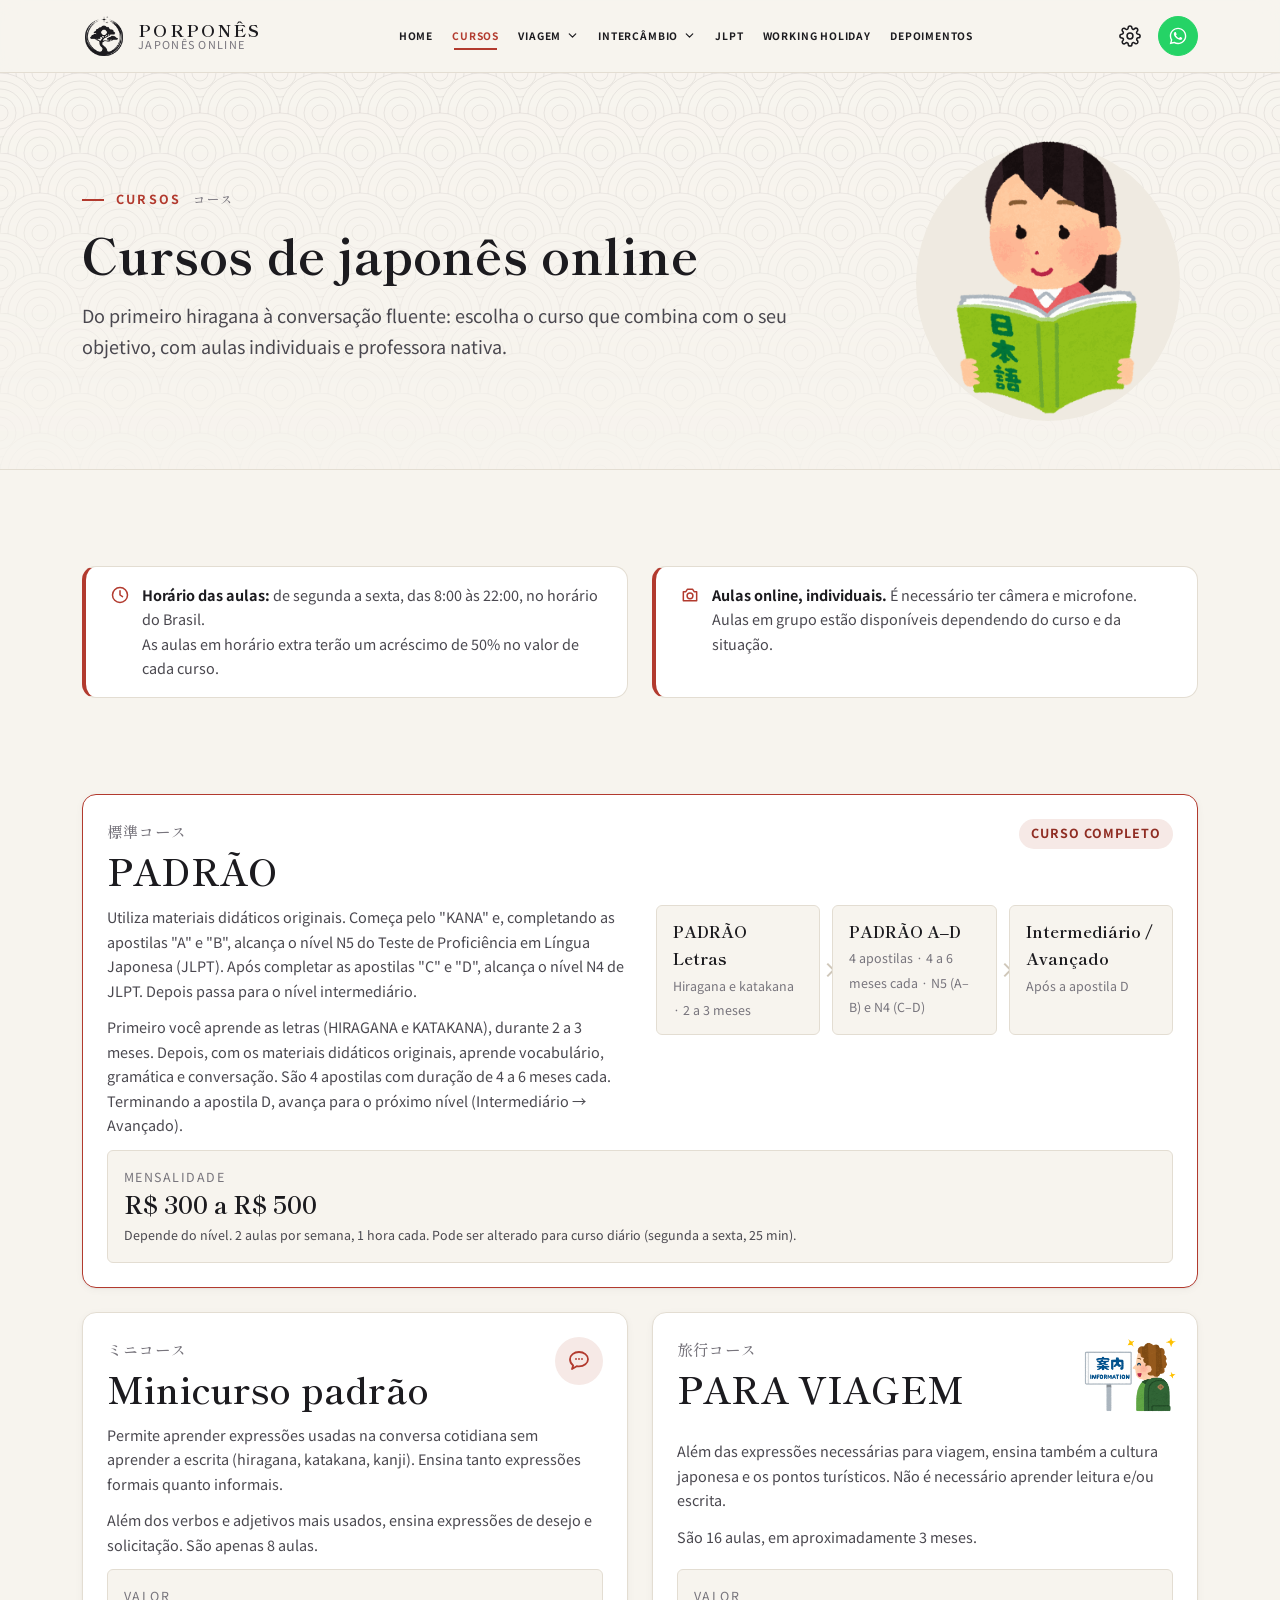
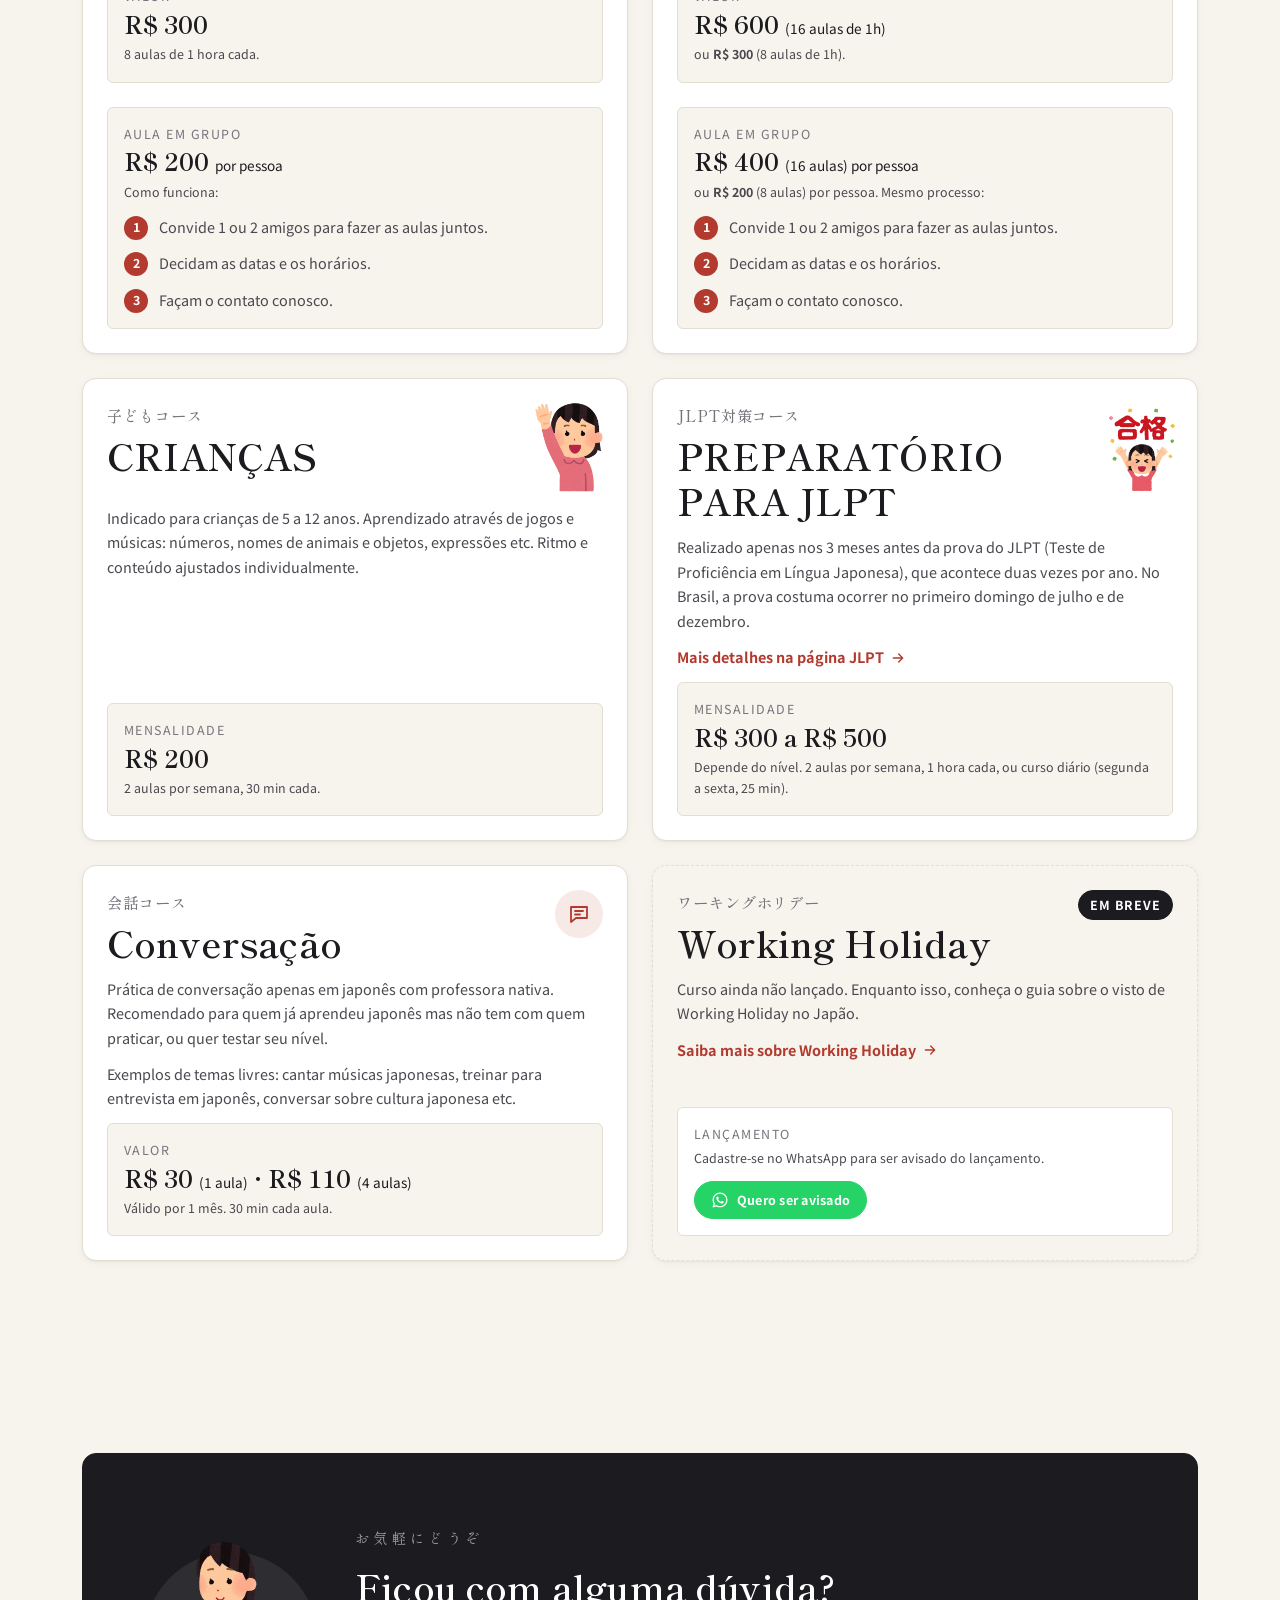
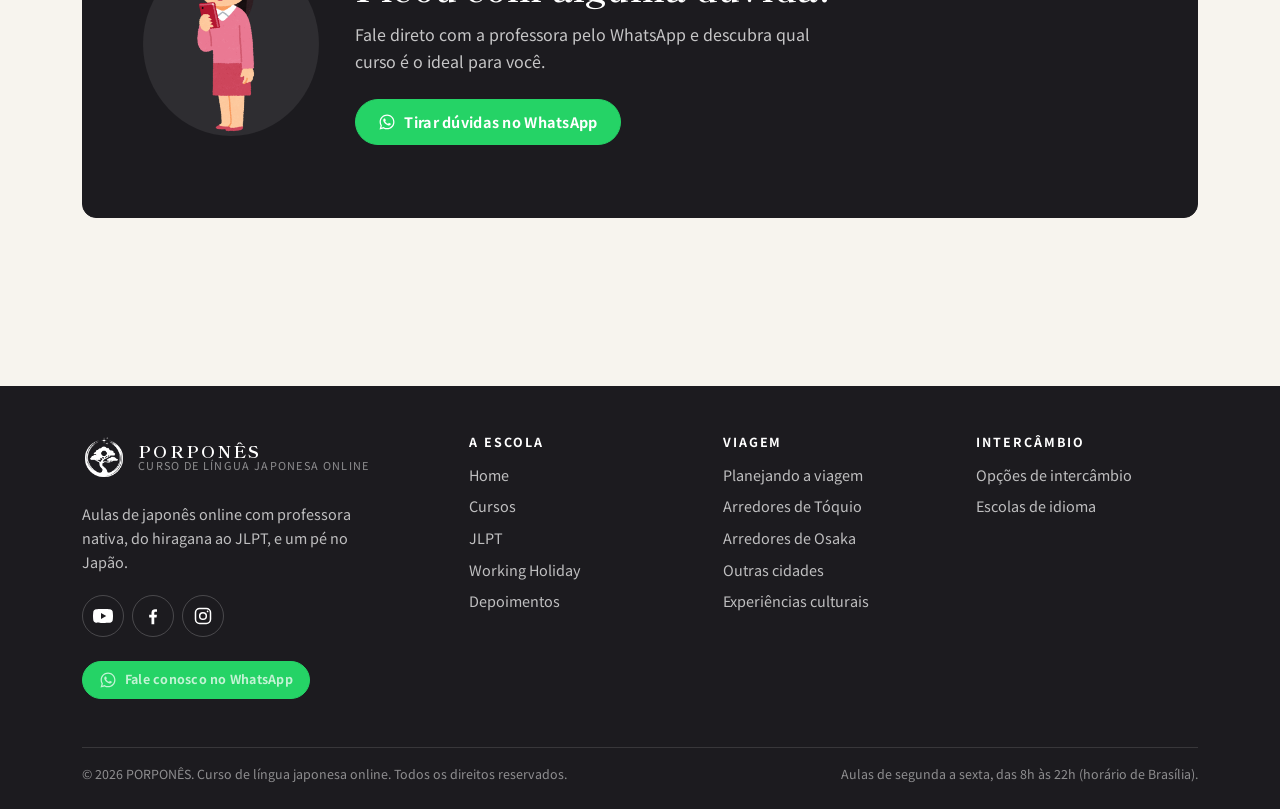
==== cursos.html @ 9c58d364 "commit" ====
<!DOCTYPE html>
<html lang="pt-BR">
<head>
  <meta charset="UTF-8">
  <meta name="viewport" content="width=device-width, initial-scale=1">
  <title data-i18n>Cursos | PORPONÊS</title>
  <meta name="description" content="Conheça os cursos de japonês online do PORPONÊS: Padrão, Minicurso, Para Viagem, Crianças, Preparatório para JLPT e Conversação." data-i18n-attr="content">
  <meta name="theme-color" content="#f7f4ee">
  <link rel="icon" href="assets/img/favicon.ico" sizes="16x16 32x32 48x48">
  <link rel="icon" type="image/png" sizes="32x32" href="assets/img/favicon-32.png">
  <link rel="icon" type="image/png" sizes="192x192" href="assets/img/icon-192.png">
  <link rel="apple-touch-icon" sizes="180x180" href="assets/img/apple-touch-icon.png">
  <link rel="preconnect" href="https://fonts.googleapis.com">
  <link rel="preconnect" href="https://fonts.gstatic.com" crossorigin>
  <link href="https://fonts.googleapis.com/css2?family=Noto+Sans+JP:wght@400;500;700&family=Shippori+Mincho:wght@500;600;700&display=swap" rel="stylesheet">
  <link rel="stylesheet" href="assets/css/style.css">
  <script>
    /* Aplica tema e idioma salvos antes da primeira pintura (evita "piscar").
       Preferências: localStorage "porpones-theme" (light/dark) e "porpones-lang" (pt/en/ja). */
    (function () {
      var d = document.documentElement;
      d.classList.add("js");
      try {
        var t = localStorage.getItem("porpones-theme");
        if (t !== "dark" && t !== "light") {
          t = window.matchMedia && matchMedia("(prefers-color-scheme: dark)").matches ? "dark" : "light";
        }
        d.setAttribute("data-theme", t);
        var l = localStorage.getItem("porpones-lang");
        var q = /[?&]lang=(pt|en|ja)\b/.exec(location.search);
        if (q) l = q[1];
        if (l === "en" || l === "ja") {
          d.setAttribute("lang", l);
          d.classList.add("i18n-pending");
          setTimeout(function () { d.classList.remove("i18n-pending"); }, 1500);
        }
      } catch (e) {
        d.setAttribute("data-theme", "light");
      }
    })();
  </script>
</head>
<body>
<a class="skip-link" href="#conteudo" data-i18n>Ir para o conteúdo</a>

<header class="site-header">
  <div class="container site-header__inner">
    <a class="brand" href="index.html" aria-label="PORPONÊS, página inicial" data-i18n-attr="aria-label">
      <img class="brand__logo" src="assets/img/logo.png" alt="PORPONÊS" width="44" height="44" data-logo data-logo-dark="assets/img/logo-white.png">
      <span class="brand__text">
        <span class="brand__name">PORPONÊS</span>
        <span class="brand__tagline" data-i18n>Japonês online</span>
      </span>
    </a>

    <nav class="nav" id="site-nav" aria-label="Navegação principal" data-i18n-attr="aria-label">
      <div class="nav__head">
        <span class="nav__title" data-i18n>Menu</span>
        <button class="icon-btn nav__close" type="button" aria-label="Fechar menu" data-i18n-attr="aria-label"><svg viewBox="0 0 24 24" fill="none" stroke="currentColor" stroke-width="1.8" stroke-linecap="round" stroke-linejoin="round" aria-hidden="true" focusable="false"><path d="M6 6l12 12M18 6L6 18"/></svg></button>
      </div>
      <ul class="nav__list">
        <li class="nav__item"><a class="nav__link" href="index.html" data-i18n>Home</a></li>
        <li class="nav__item"><a class="nav__link is-active" href="cursos.html" aria-current="page" data-i18n>Cursos</a></li>
        <li class="nav__item nav__item--has-sub">
          <button class="nav__sub-toggle" type="button" aria-expanded="false" aria-controls="sub-viagem">
            <span data-i18n>Viagem</span><svg viewBox="0 0 24 24" fill="none" stroke="currentColor" stroke-width="2.2" stroke-linecap="round" stroke-linejoin="round" aria-hidden="true" focusable="false"><path d="M6 9l6 6 6-6"/></svg>
          </button>
          <div class="nav__sub-wrap">
            <ul class="nav__sub" id="sub-viagem">
              <li><a class="nav__sub-link" href="viagem.html" data-i18n>Visão geral</a></li>
              <li><a class="nav__sub-link" href="viagem-tokyo.html" data-i18n>Arredores de Tóquio</a></li>
              <li><a class="nav__sub-link" href="viagem-osaka.html" data-i18n>Arredores de Osaka</a></li>
              <li><a class="nav__sub-link" href="viagem-outras-cidades.html" data-i18n>Outras cidades</a></li>
              <li><a class="nav__sub-link" href="viagem-experiencias.html" data-i18n>Experiências culturais</a></li>
            </ul>
          </div>
        </li>
        <li class="nav__item nav__item--has-sub">
          <button class="nav__sub-toggle" type="button" aria-expanded="false" aria-controls="sub-intercambio">
            <span data-i18n>Intercâmbio</span><svg viewBox="0 0 24 24" fill="none" stroke="currentColor" stroke-width="2.2" stroke-linecap="round" stroke-linejoin="round" aria-hidden="true" focusable="false"><path d="M6 9l6 6 6-6"/></svg>
          </button>
          <div class="nav__sub-wrap">
            <ul class="nav__sub" id="sub-intercambio">
              <li><a class="nav__sub-link" href="intercambio.html" data-i18n>Visão geral</a></li>
              <li><a class="nav__sub-link" href="escola-de-idioma.html" data-i18n>Escolas de idioma</a></li>
            </ul>
          </div>
        </li>
        <li class="nav__item"><a class="nav__link" href="jlpt.html" data-i18n>JLPT</a></li>
        <li class="nav__item"><a class="nav__link" href="working-holiday.html" data-i18n>Working Holiday</a></li>
        <li class="nav__item"><a class="nav__link" href="depoimentos.html" data-i18n>Depoimentos</a></li>
      </ul>
      <div class="nav__cta">
        <a class="btn btn--whatsapp" href="#" data-whatsapp-link><svg viewBox="0 0 24 24" fill="currentColor" aria-hidden="true" focusable="false"><path d="M12.04 2C6.58 2 2.13 6.45 2.13 11.91c0 1.75.46 3.45 1.32 4.95L2.05 22l5.25-1.38c1.45.79 3.08 1.21 4.74 1.21 5.46 0 9.91-4.45 9.91-9.91S17.5 2 12.04 2zm0 18.15c-1.48 0-2.93-.4-4.2-1.15l-.3-.18-3.12.82.83-3.04-.2-.31a8.2 8.2 0 0 1-1.26-4.38c0-4.54 3.7-8.24 8.24-8.24 4.54 0 8.24 3.7 8.24 8.24s-3.69 8.24-8.23 8.24zm4.52-6.16c-.25-.12-1.47-.72-1.69-.81-.23-.08-.39-.12-.56.12-.17.25-.64.81-.78.97-.14.17-.29.19-.54.06-.25-.12-1.05-.39-1.99-1.23-.74-.66-1.23-1.47-1.38-1.72-.14-.25-.02-.38.11-.51.11-.11.25-.29.37-.43.12-.14.17-.25.25-.41.08-.17.04-.31-.02-.43-.06-.12-.56-1.34-.76-1.84-.2-.48-.41-.42-.56-.43h-.48c-.17 0-.43.06-.66.31-.22.25-.86.85-.86 2.07 0 1.22.89 2.4 1.01 2.56.12.17 1.75 2.67 4.23 3.74.59.26 1.05.41 1.41.52.59.19 1.13.16 1.56.1.48-.07 1.47-.6 1.67-1.18.21-.58.21-1.07.14-1.18-.06-.1-.22-.16-.47-.28z"/></svg><span data-i18n>Fale conosco</span></a>
      </div>
    </nav>

    <div class="header-tools">
      <div class="settings">
        <button class="icon-btn settings__btn" type="button" aria-haspopup="true" aria-expanded="false" aria-controls="settings-menu" aria-label="Configurações" data-i18n-attr="aria-label">
          <svg viewBox="0 0 24 24" fill="none" stroke="currentColor" stroke-width="1.7" stroke-linecap="round" stroke-linejoin="round" aria-hidden="true" focusable="false"><circle cx="12" cy="12" r="3.2"/><path d="M19.4 15a1.7 1.7 0 0 0 .3 1.8l.1.1a2 2 0 1 1-2.8 2.8l-.1-.1a1.7 1.7 0 0 0-1.8-.3 1.7 1.7 0 0 0-1 1.5V21a2 2 0 1 1-4 0v-.1a1.7 1.7 0 0 0-1.1-1.5 1.7 1.7 0 0 0-1.8.3l-.1.1a2 2 0 1 1-2.8-2.8l.1-.1a1.7 1.7 0 0 0 .3-1.8 1.7 1.7 0 0 0-1.5-1H3a2 2 0 1 1 0-4h.1a1.7 1.7 0 0 0 1.5-1.1 1.7 1.7 0 0 0-.3-1.8l-.1-.1a2 2 0 1 1 2.8-2.8l.1.1a1.7 1.7 0 0 0 1.8.3H9a1.7 1.7 0 0 0 1-1.5V3a2 2 0 1 1 4 0v.1a1.7 1.7 0 0 0 1 1.5 1.7 1.7 0 0 0 1.8-.3l.1-.1a2 2 0 1 1 2.8 2.8l-.1.1a1.7 1.7 0 0 0-.3 1.8V9a1.7 1.7 0 0 0 1.5 1H21a2 2 0 1 1 0 4h-.1a1.7 1.7 0 0 0-1.5 1z"/></svg>
        </button>
        <div class="settings__menu" id="settings-menu" role="group" aria-label="Configurações" data-i18n-attr="aria-label">
          <span class="settings__title" data-i18n>Configurações</span>
          <div class="settings__row">
            <span class="settings__icon"><svg viewBox="0 0 24 24" fill="none" stroke="currentColor" stroke-width="1.7" stroke-linecap="round" stroke-linejoin="round" aria-hidden="true" focusable="false"><circle cx="12" cy="12" r="9"/><path d="M3 12h18M12 3c2.6 2.6 3.9 5.6 3.9 9s-1.3 6.4-3.9 9c-2.6-2.6-3.9-5.6-3.9-9S9.4 5.6 12 3z"/></svg></span>
            <span class="settings__text"><span class="settings__name" data-i18n>Idioma</span></span>
            <div class="seg" role="radiogroup" aria-label="Idioma" data-i18n-attr="aria-label">
              <button class="seg__btn lang-option" type="button" role="radio" aria-checked="true" data-lang="pt" lang="pt-BR" title="Português">PT</button>
              <button class="seg__btn lang-option" type="button" role="radio" aria-checked="false" data-lang="en" lang="en" title="English">EN</button>
              <button class="seg__btn lang-option" type="button" role="radio" aria-checked="false" data-lang="ja" lang="ja" title="日本語">日本語</button>
            </div>
          </div>
          <button class="settings__row settings__toggle theme-toggle" type="button" aria-pressed="false">
            <span class="settings__icon"><svg viewBox="0 0 24 24" aria-hidden="true" focusable="false"><g class="theme-toggle__sun" fill="none" stroke="currentColor" stroke-width="1.8" stroke-linecap="round"><circle cx="12" cy="12" r="4"/><g class="theme-toggle__rays"><path d="M12 2.5v2M12 19.5v2M2.5 12h2M19.5 12h2M5.3 5.3l1.4 1.4M17.3 17.3l1.4 1.4M5.3 18.7l1.4-1.4M17.3 6.7l1.4-1.4"/></g></g><path class="theme-toggle__moon" fill="currentColor" d="M20.6 14.3A8.6 8.6 0 0 1 9.7 3.4a8.6 8.6 0 1 0 10.9 10.9z"/></svg></span>
            <span class="settings__text"><span class="settings__name" data-i18n>Tema</span><span class="settings__state"><span class="theme-toggle__state theme-toggle__state--light" data-i18n>Claro</span><span class="theme-toggle__state theme-toggle__state--dark" data-i18n>Escuro</span></span></span>
            <span class="switch" aria-hidden="true"></span>
          </button>
          <button class="settings__row settings__toggle sound-toggle" type="button" aria-pressed="true">
            <span class="settings__icon"><svg viewBox="0 0 24 24" fill="none" stroke="currentColor" stroke-width="1.8" stroke-linecap="round" stroke-linejoin="round" aria-hidden="true" focusable="false"><path d="M4 9.5v5h3.4l4.6 4v-13l-4.6 4z"/><path class="sound-toggle__wave" d="M15.5 9.6a3.4 3.4 0 0 1 0 4.8"/><path class="sound-toggle__wave" d="M18.2 7a7.2 7.2 0 0 1 0 10"/><path class="sound-toggle__slash" d="M4 4l16 16"/></svg></span>
            <span class="settings__text"><span class="settings__name" data-i18n>Sons da interface</span><span class="settings__state"><span class="sound-toggle__label sound-toggle__label--on" data-i18n>Ligados</span><span class="sound-toggle__label sound-toggle__label--off" data-i18n>Desligados</span></span></span>
            <span class="switch" aria-hidden="true"></span>
          </button>
        </div>
      </div>
      <a class="btn btn--whatsapp btn--sm header-cta" href="#" data-whatsapp-link><svg viewBox="0 0 24 24" fill="currentColor" aria-hidden="true" focusable="false"><path d="M12.04 2C6.58 2 2.13 6.45 2.13 11.91c0 1.75.46 3.45 1.32 4.95L2.05 22l5.25-1.38c1.45.79 3.08 1.21 4.74 1.21 5.46 0 9.91-4.45 9.91-9.91S17.5 2 12.04 2zm0 18.15c-1.48 0-2.93-.4-4.2-1.15l-.3-.18-3.12.82.83-3.04-.2-.31a8.2 8.2 0 0 1-1.26-4.38c0-4.54 3.7-8.24 8.24-8.24 4.54 0 8.24 3.7 8.24 8.24s-3.69 8.24-8.23 8.24zm4.52-6.16c-.25-.12-1.47-.72-1.69-.81-.23-.08-.39-.12-.56.12-.17.25-.64.81-.78.97-.14.17-.29.19-.54.06-.25-.12-1.05-.39-1.99-1.23-.74-.66-1.23-1.47-1.38-1.72-.14-.25-.02-.38.11-.51.11-.11.25-.29.37-.43.12-.14.17-.25.25-.41.08-.17.04-.31-.02-.43-.06-.12-.56-1.34-.76-1.84-.2-.48-.41-.42-.56-.43h-.48c-.17 0-.43.06-.66.31-.22.25-.86.85-.86 2.07 0 1.22.89 2.4 1.01 2.56.12.17 1.75 2.67 4.23 3.74.59.26 1.05.41 1.41.52.59.19 1.13.16 1.56.1.48-.07 1.47-.6 1.67-1.18.21-.58.21-1.07.14-1.18-.06-.1-.22-.16-.47-.28z"/></svg><span data-i18n>Fale conosco</span></a>
      <button class="icon-btn nav-toggle" type="button" aria-expanded="false" aria-controls="site-nav" aria-label="Abrir menu" data-i18n-attr="aria-label">
        <span class="icon-menu"><svg viewBox="0 0 24 24" fill="none" stroke="currentColor" stroke-width="1.8" stroke-linecap="round" stroke-linejoin="round" aria-hidden="true" focusable="false"><path d="M4 7h16M4 12h16M4 17h16"/></svg></span>
        <span class="icon-close"><svg viewBox="0 0 24 24" fill="none" stroke="currentColor" stroke-width="1.8" stroke-linecap="round" stroke-linejoin="round" aria-hidden="true" focusable="false"><path d="M6 6l12 12M18 6L6 18"/></svg></span>
      </button>
    </div>
  </div>
</header>

<main id="conteudo">
<section class="page-hero pattern-seigaiha">
  <div class="container">
    <div class="page-hero__grid">
      <div class="page-hero__inner">
        <p class="eyebrow" data-i18n>Cursos <span lang="ja">コース</span></p>
  <h1 data-i18n>Cursos de japonês online</h1>
        <p class="lead" data-i18n>Do primeiro hiragana à conversação fluente: escolha o curso que combina com o seu objetivo, com aulas individuais e professora nativa.</p>
  
      </div>
      <div class="page-hero__figure figure figure--paper">
        <img class="illus" src="assets/img/illus/cursos-hero.png" alt="" width="475" height="720" decoding="async">
      </div>
    </div>
  </div>
</section>

<section class="section section--tight">
  <div class="container">
    <div class="grid grid--2">
      <div class="notice">
        <svg viewBox="0 0 24 24" fill="none" stroke="currentColor" stroke-width="1.8" stroke-linecap="round" stroke-linejoin="round" aria-hidden="true" focusable="false"><circle cx="12" cy="12" r="9"/><path d="M12 7v5l3 2"/></svg><div data-i18n>
          <strong>Horário das aulas:</strong> de segunda a sexta, das 8:00 às 22:00, no horário do Brasil.<br>
          As aulas em horário extra terão um acréscimo de 50% no valor de cada curso.
        </div>
      </div>
      <div class="notice">
        <svg viewBox="0 0 24 24" fill="none" stroke="currentColor" stroke-width="1.8" stroke-linecap="round" stroke-linejoin="round" aria-hidden="true" focusable="false"><path d="M4 8h3l2-3h6l2 3h3v11H4z"/><circle cx="12" cy="13" r="3.5"/></svg><div data-i18n>
          <strong>Aulas online, individuais.</strong> É necessário ter câmera e microfone. Aulas em grupo estão disponíveis dependendo do curso e da situação.
        </div>
      </div>
    </div>
  </div>
</section>

<section class="section" style="padding-top:0">
  <div class="container">
    <div class="grid grid--2">

      <!-- 1. PADRÃO -->
      <article class="card course course--featured" id="padrao" style="grid-column:1 / -1">
        <div class="course__head">
          <div>
            <span class="card__jp" lang="ja">標準コース</span>
            <h2 class="card__title" data-i18n>PADRÃO</h2>
          </div>
          <div class="course__badges"><span class="badge badge--accent" data-i18n>Curso completo</span></div>
        </div>
        <div class="grid grid--2" style="gap:2rem">
          <div>
            <p class="card__text" data-i18n>Utiliza materiais didáticos originais. Começa pelo "KANA" e, completando as apostilas "A" e "B", alcança o nível N5 do Teste de Proficiência em Língua Japonesa (JLPT). Após completar as apostilas "C" e "D", alcança o nível N4 de JLPT. Depois passa para o nível intermediário.</p>
            <p class="card__text" style="margin-top:.75rem" data-i18n>Primeiro você aprende as letras (HIRAGANA e KATAKANA), durante 2 a 3 meses. Depois, com os materiais didáticos originais, aprende vocabulário, gramática e conversação. São 4 apostilas com duração de 4 a 6 meses cada. Terminando a apostila D, avança para o próximo nível (Intermediário → Avançado).</p>
          </div>
          <div>
            <ol class="progression" aria-label="Progressão do curso Padrão" data-i18n-attr="aria-label">
              <li data-i18n><strong>PADRÃO Letras</strong><span>Hiragana e katakana · 2 a 3 meses</span></li>
              <li data-i18n><strong>PADRÃO A–D</strong><span>4 apostilas · 4 a 6 meses cada · N5 (A–B) e N4 (C–D)</span></li>
              <li data-i18n><strong>Intermediário / Avançado</strong><span>Após a apostila D</span></li>
            </ol>
          </div>
        </div>
        <div class="course__price">
          <span class="course__price-label" data-i18n>Mensalidade</span>
          <span class="course__price-value" data-i18n>R$ 300 a R$ 500</span>
          <span class="course__price-note" data-i18n>Depende do nível. 2 aulas por semana, 1 hora cada. Pode ser alterado para curso diário (segunda a sexta, 25 min).</span>
        </div>
      </article>

      <!-- 2. MINICURSO PADRÃO -->
      <article class="card course" id="minicurso">
        <div class="course__head">
          <div>
            <span class="card__jp" lang="ja">ミニコース</span>
            <h2 class="card__title" data-i18n>Minicurso padrão</h2>
          </div>
          <span class="card__icon"><svg viewBox="0 0 24 24" fill="none" stroke="currentColor" stroke-width="1.8" stroke-linecap="round" stroke-linejoin="round" aria-hidden="true" focusable="false"><path d="M12 3c5 0 9 3.2 9 7.2S17 17.4 12 17.4c-.8 0-1.6-.1-2.3-.2L5 20l1.2-3.6C4.2 15 3 12.7 3 10.2 3 6.2 7 3 12 3z"/><path d="M9 10h.01M12 10h.01M15 10h.01"/></svg></span>
        </div>
        <p class="card__text" data-i18n>Permite aprender expressões usadas na conversa cotidiana sem aprender a escrita (hiragana, katakana, kanji). Ensina tanto expressões formais quanto informais.</p>
        <p class="card__text" data-i18n>Além dos verbos e adjetivos mais usados, ensina expressões de desejo e solicitação. São apenas 8 aulas.</p>
        <div class="course__price">
          <span class="course__price-label" data-i18n>Valor</span>
          <span class="course__price-value" data-i18n>R$ 300</span>
          <span class="course__price-note" data-i18n>8 aulas de 1 hora cada.</span>
        </div>
        <div class="course__price">
          <span class="course__price-label" data-i18n>Aula em grupo</span>
          <span class="course__price-value" data-i18n>R$ 200 <small style="font-size:.85rem;font-weight:400;font-family:var(--font-body)">por pessoa</small></span>
          <span class="course__price-note" data-i18n>Como funciona:</span>
          <div style="margin-top:.75rem"><ol class="steps">
      <li data-i18n>Convide 1 ou 2 amigos para fazer as aulas juntos.</li>
      <li data-i18n>Decidam as datas e os horários.</li>
      <li data-i18n>Façam o contato conosco.</li>
    </ol></div>
        </div>
      </article>

      <!-- 3. PARA VIAGEM -->
      <article class="card course" id="viagem">
        <div class="course__head">
          <div>
            <span class="card__jp" lang="ja">旅行コース</span>
            <h2 class="card__title" data-i18n>PARA VIAGEM</h2>
          </div>
          <img class="course__illus" src="assets/img/illus/cursos-viagem.png" alt="" width="720" height="662" decoding="async" loading="lazy">
        </div>
        <p class="card__text" data-i18n>Além das expressões necessárias para viagem, ensina também a cultura japonesa e os pontos turísticos. Não é necessário aprender leitura e/ou escrita.</p>
        <p class="card__text" data-i18n>São 16 aulas, em aproximadamente 3 meses.</p>
        <div class="course__price">
          <span class="course__price-label" data-i18n>Valor</span>
          <span class="course__price-value" data-i18n>R$ 600 <small style="font-size:.85rem;font-weight:400;font-family:var(--font-body)">(16 aulas de 1h)</small></span>
          <span class="course__price-note" data-i18n>ou <strong>R$ 300</strong> (8 aulas de 1h).</span>
        </div>
        <div class="course__price">
          <span class="course__price-label" data-i18n>Aula em grupo</span>
          <span class="course__price-value" data-i18n>R$ 400 <small style="font-size:.85rem;font-weight:400;font-family:var(--font-body)">(16 aulas) por pessoa</small></span>
          <span class="course__price-note" data-i18n>ou <strong>R$ 200</strong> (8 aulas) por pessoa. Mesmo processo:</span>
          <div style="margin-top:.75rem"><ol class="steps">
      <li data-i18n>Convide 1 ou 2 amigos para fazer as aulas juntos.</li>
      <li data-i18n>Decidam as datas e os horários.</li>
      <li data-i18n>Façam o contato conosco.</li>
    </ol></div>
        </div>
      </article>

      <!-- 4. CRIANÇAS -->
      <article class="card course" id="criancas">
        <div class="course__head">
          <div>
            <span class="card__jp" lang="ja">子どもコース</span>
            <h2 class="card__title" data-i18n>CRIANÇAS</h2>
          </div>
          <img class="course__illus" src="assets/img/illus/cursos-criancas.png" alt="" width="582" height="720" decoding="async" loading="lazy">
        </div>
        <p class="card__text" data-i18n>Indicado para crianças de 5 a 12 anos. Aprendizado através de jogos e músicas: números, nomes de animais e objetos, expressões etc. Ritmo e conteúdo ajustados individualmente.</p>
        <div class="course__price">
          <span class="course__price-label" data-i18n>Mensalidade</span>
          <span class="course__price-value" data-i18n>R$ 200</span>
          <span class="course__price-note" data-i18n>2 aulas por semana, 30 min cada.</span>
        </div>
      </article>

      <!-- 5. PREPARATÓRIO PARA JLPT -->
      <article class="card course" id="jlpt">
        <div class="course__head">
          <div>
            <span class="card__jp" lang="ja">JLPT対策コース</span>
            <h2 class="card__title" data-i18n>PREPARATÓRIO PARA JLPT</h2>
          </div>
          <img class="course__illus" src="assets/img/illus/jlpt-pass.png" alt="" width="550" height="720" decoding="async" loading="lazy">
        </div>
        <p class="card__text" data-i18n>Realizado apenas nos 3 meses antes da prova do JLPT (Teste de Proficiência em Língua Japonesa), que acontece duas vezes por ano. No Brasil, a prova costuma ocorrer no primeiro domingo de julho e de dezembro.</p>
        <p class="card__text"><a class="link-arrow" href="jlpt.html"><span data-i18n>Mais detalhes na página JLPT</span> <svg viewBox="0 0 24 24" fill="none" stroke="currentColor" stroke-width="2" stroke-linecap="round" stroke-linejoin="round" aria-hidden="true" focusable="false"><path d="M5 12h14M13 6l6 6-6 6"/></svg></a></p>
        <div class="course__price">
          <span class="course__price-label" data-i18n>Mensalidade</span>
          <span class="course__price-value" data-i18n>R$ 300 a R$ 500</span>
          <span class="course__price-note" data-i18n>Depende do nível. 2 aulas por semana, 1 hora cada, ou curso diário (segunda a sexta, 25 min).</span>
        </div>
      </article>

      <!-- 6. CONVERSAÇÃO -->
      <article class="card course" id="conversacao">
        <div class="course__head">
          <div>
            <span class="card__jp" lang="ja">会話コース</span>
            <h2 class="card__title" data-i18n>Conversação</h2>
          </div>
          <span class="card__icon"><svg viewBox="0 0 24 24" fill="none" stroke="currentColor" stroke-width="1.8" stroke-linecap="round" stroke-linejoin="round" aria-hidden="true" focusable="false"><path d="M4 5h16v11H9l-5 4z"/><path d="M8 9h8M8 12.5h5"/></svg></span>
        </div>
        <p class="card__text" data-i18n>Prática de conversação apenas em japonês com professora nativa. Recomendado para quem já aprendeu japonês mas não tem com quem praticar, ou quer testar seu nível.</p>
        <p class="card__text" data-i18n>Exemplos de temas livres: cantar músicas japonesas, treinar para entrevista em japonês, conversar sobre cultura japonesa etc.</p>
        <div class="course__price">
          <span class="course__price-label" data-i18n>Valor</span>
          <span class="course__price-value" data-i18n>R$ 30 <small style="font-size:.85rem;font-weight:400;font-family:var(--font-body)">(1 aula)</small> · R$ 110 <small style="font-size:.85rem;font-weight:400;font-family:var(--font-body)">(4 aulas)</small></span>
          <span class="course__price-note" data-i18n>Válido por 1 mês. 30 min cada aula.</span>
        </div>
      </article>

      <!-- 7. WORKING HOLIDAY (em breve) -->
      <article class="card course course--soon" id="working-holiday">
        <div class="course__head">
          <div>
            <span class="card__jp" lang="ja">ワーキングホリデー</span>
            <h2 class="card__title" data-i18n>Working Holiday</h2>
          </div>
          <div class="course__badges"><span class="badge badge--soon" data-i18n>Em breve</span></div>
        </div>
        <p class="card__text" data-i18n>Curso ainda não lançado. Enquanto isso, conheça o guia sobre o visto de Working Holiday no Japão.</p>
        <p class="card__text"><a class="link-arrow" href="working-holiday.html"><span data-i18n>Saiba mais sobre Working Holiday</span> <svg viewBox="0 0 24 24" fill="none" stroke="currentColor" stroke-width="2" stroke-linecap="round" stroke-linejoin="round" aria-hidden="true" focusable="false"><path d="M5 12h14M13 6l6 6-6 6"/></svg></a></p>
        <div class="course__price" style="background:var(--color-surface)">
          <span class="course__price-label" data-i18n>Lançamento</span>
          <span class="course__price-note" style="margin-top:0" data-i18n>Cadastre-se no WhatsApp para ser avisado do lançamento.</span>
          <div style="margin-top:.75rem"><a class="btn btn--whatsapp btn--sm" href="#" data-whatsapp-link data-whatsapp-message="Olá! Quero ser avisado sobre o lançamento do curso de Working Holiday do PORPONÊS." data-i18n-attr="data-whatsapp-message"><svg viewBox="0 0 24 24" fill="currentColor" aria-hidden="true" focusable="false"><path d="M12.04 2C6.58 2 2.13 6.45 2.13 11.91c0 1.75.46 3.45 1.32 4.95L2.05 22l5.25-1.38c1.45.79 3.08 1.21 4.74 1.21 5.46 0 9.91-4.45 9.91-9.91S17.5 2 12.04 2zm0 18.15c-1.48 0-2.93-.4-4.2-1.15l-.3-.18-3.12.82.83-3.04-.2-.31a8.2 8.2 0 0 1-1.26-4.38c0-4.54 3.7-8.24 8.24-8.24 4.54 0 8.24 3.7 8.24 8.24s-3.69 8.24-8.23 8.24zm4.52-6.16c-.25-.12-1.47-.72-1.69-.81-.23-.08-.39-.12-.56.12-.17.25-.64.81-.78.97-.14.17-.29.19-.54.06-.25-.12-1.05-.39-1.99-1.23-.74-.66-1.23-1.47-1.38-1.72-.14-.25-.02-.38.11-.51.11-.11.25-.29.37-.43.12-.14.17-.25.25-.41.08-.17.04-.31-.02-.43-.06-.12-.56-1.34-.76-1.84-.2-.48-.41-.42-.56-.43h-.48c-.17 0-.43.06-.66.31-.22.25-.86.85-.86 2.07 0 1.22.89 2.4 1.01 2.56.12.17 1.75 2.67 4.23 3.74.59.26 1.05.41 1.41.52.59.19 1.13.16 1.56.1.48-.07 1.47-.6 1.67-1.18.21-.58.21-1.07.14-1.18-.06-.1-.22-.16-.47-.28z"/></svg><span data-i18n>Quero ser avisado</span></a></div>
        </div>
      </article>

    </div>
  </div>
</section>

<section class="section section--tight">
  <div class="container">
    <div class="cta-block cta-block--ink cta-block--illus">
      <div class="cta-block__figure figure figure--xs">
        <img class="illus" src="assets/img/illus/cta-phone.png" alt="" width="504" height="720" decoding="async" loading="lazy">
      </div>
      <div>
        <span class="cta-block__jp" lang="ja">お気軽にどうぞ</span>
        <h2 data-i18n>Ficou com alguma dúvida?</h2>
        <p data-i18n>Fale direto com a professora pelo WhatsApp e descubra qual curso é o ideal para você.</p>
        <div class="btn-group">
          <a class="btn btn--whatsapp" href="#" data-whatsapp-link data-whatsapp-message="Olá! Vim pelo site do PORPONÊS e tenho dúvidas sobre os cursos." data-i18n-attr="data-whatsapp-message"><svg viewBox="0 0 24 24" fill="currentColor" aria-hidden="true" focusable="false"><path d="M12.04 2C6.58 2 2.13 6.45 2.13 11.91c0 1.75.46 3.45 1.32 4.95L2.05 22l5.25-1.38c1.45.79 3.08 1.21 4.74 1.21 5.46 0 9.91-4.45 9.91-9.91S17.5 2 12.04 2zm0 18.15c-1.48 0-2.93-.4-4.2-1.15l-.3-.18-3.12.82.83-3.04-.2-.31a8.2 8.2 0 0 1-1.26-4.38c0-4.54 3.7-8.24 8.24-8.24 4.54 0 8.24 3.7 8.24 8.24s-3.69 8.24-8.23 8.24zm4.52-6.16c-.25-.12-1.47-.72-1.69-.81-.23-.08-.39-.12-.56.12-.17.25-.64.81-.78.97-.14.17-.29.19-.54.06-.25-.12-1.05-.39-1.99-1.23-.74-.66-1.23-1.47-1.38-1.72-.14-.25-.02-.38.11-.51.11-.11.25-.29.37-.43.12-.14.17-.25.25-.41.08-.17.04-.31-.02-.43-.06-.12-.56-1.34-.76-1.84-.2-.48-.41-.42-.56-.43h-.48c-.17 0-.43.06-.66.31-.22.25-.86.85-.86 2.07 0 1.22.89 2.4 1.01 2.56.12.17 1.75 2.67 4.23 3.74.59.26 1.05.41 1.41.52.59.19 1.13.16 1.56.1.48-.07 1.47-.6 1.67-1.18.21-.58.21-1.07.14-1.18-.06-.1-.22-.16-.47-.28z"/></svg><span data-i18n>Tirar dúvidas no WhatsApp</span></a>
        </div>
      </div>
    </div>
  </div>
</section>
</main>

<footer class="site-footer">
  <div class="container">
    <div class="site-footer__grid">
      <div>
        <a class="brand" href="index.html" aria-label="PORPONÊS, página inicial" data-i18n-attr="aria-label">
          <img class="brand__logo" src="assets/img/logo-white.png" alt="PORPONÊS" width="44" height="44" data-logo>
          <span class="brand__text">
            <span class="brand__name">PORPONÊS</span>
            <span class="brand__tagline" data-i18n>Curso de língua japonesa online</span>
          </span>
        </a>
        <p class="site-footer__about" data-i18n>Aulas de japonês online com professora nativa, do hiragana ao JLPT, e um pé no Japão.</p>
        <div class="social" style="margin-top:1.25rem">
          <a href="https://www.youtube.com/channel/UCExkZOgnUnITbI4Hg4xWzkQ" target="_blank" rel="noopener noreferrer" aria-label="YouTube"><svg viewBox="0 0 24 24" fill="currentColor" aria-hidden="true" focusable="false"><path d="M23.5 6.2a3 3 0 0 0-2.1-2.1C19.5 3.6 12 3.6 12 3.6s-7.5 0-9.4.5A3 3 0 0 0 .5 6.2 31 31 0 0 0 0 12a31 31 0 0 0 .5 5.8 3 3 0 0 0 2.1 2.1c1.9.5 9.4.5 9.4.5s7.5 0 9.4-.5a3 3 0 0 0 2.1-2.1A31 31 0 0 0 24 12a31 31 0 0 0-.5-5.8zM9.6 15.6V8.4l6.3 3.6-6.3 3.6z"/></svg></a>
          <a href="https://www.facebook.com/maki.sousa.7/" target="_blank" rel="noopener noreferrer" aria-label="Facebook"><svg viewBox="0 0 24 24" fill="currentColor" aria-hidden="true" focusable="false"><path d="M13.5 22v-8.2h2.8l.4-3.2h-3.2V8.5c0-.9.3-1.6 1.6-1.6h1.7V4.1c-.3 0-1.3-.1-2.5-.1-2.5 0-4.1 1.5-4.1 4.2v2.4H7.4v3.2h2.8V22h3.3z"/></svg></a>
          <a href="https://www.instagram.com/porponesmaki/" target="_blank" rel="noopener noreferrer" aria-label="Instagram"><svg viewBox="0 0 24 24" fill="none" stroke="currentColor" stroke-width="1.8" stroke-linecap="round" stroke-linejoin="round" aria-hidden="true" focusable="false"><rect x="3" y="3" width="18" height="18" rx="5"/><circle cx="12" cy="12" r="4"/><circle cx="17.5" cy="6.5" r="1" fill="currentColor" stroke="none"/></svg></a>
        </div>
        <a class="btn btn--whatsapp btn--sm" href="#" data-whatsapp-link><svg viewBox="0 0 24 24" fill="currentColor" aria-hidden="true" focusable="false"><path d="M12.04 2C6.58 2 2.13 6.45 2.13 11.91c0 1.75.46 3.45 1.32 4.95L2.05 22l5.25-1.38c1.45.79 3.08 1.21 4.74 1.21 5.46 0 9.91-4.45 9.91-9.91S17.5 2 12.04 2zm0 18.15c-1.48 0-2.93-.4-4.2-1.15l-.3-.18-3.12.82.83-3.04-.2-.31a8.2 8.2 0 0 1-1.26-4.38c0-4.54 3.7-8.24 8.24-8.24 4.54 0 8.24 3.7 8.24 8.24s-3.69 8.24-8.23 8.24zm4.52-6.16c-.25-.12-1.47-.72-1.69-.81-.23-.08-.39-.12-.56.12-.17.25-.64.81-.78.97-.14.17-.29.19-.54.06-.25-.12-1.05-.39-1.99-1.23-.74-.66-1.23-1.47-1.38-1.72-.14-.25-.02-.38.11-.51.11-.11.25-.29.37-.43.12-.14.17-.25.25-.41.08-.17.04-.31-.02-.43-.06-.12-.56-1.34-.76-1.84-.2-.48-.41-.42-.56-.43h-.48c-.17 0-.43.06-.66.31-.22.25-.86.85-.86 2.07 0 1.22.89 2.4 1.01 2.56.12.17 1.75 2.67 4.23 3.74.59.26 1.05.41 1.41.52.59.19 1.13.16 1.56.1.48-.07 1.47-.6 1.67-1.18.21-.58.21-1.07.14-1.18-.06-.1-.22-.16-.47-.28z"/></svg><span data-i18n>Fale conosco no WhatsApp</span></a>
      </div>

      <div>
        <h2 class="site-footer__title" data-i18n>A escola</h2>
        <ul class="site-footer__links">
          <li><a href="index.html" data-i18n>Home</a></li>
          <li><a href="cursos.html" data-i18n>Cursos</a></li>
          <li><a href="jlpt.html" data-i18n>JLPT</a></li>
          <li><a href="working-holiday.html" data-i18n>Working Holiday</a></li>
          <li><a href="depoimentos.html" data-i18n>Depoimentos</a></li>
        </ul>
      </div>

      <div>
        <h2 class="site-footer__title" data-i18n>Viagem</h2>
        <ul class="site-footer__links">
          <li><a href="viagem.html" data-i18n>Planejando a viagem</a></li>
          <li><a href="viagem-tokyo.html" data-i18n>Arredores de Tóquio</a></li>
          <li><a href="viagem-osaka.html" data-i18n>Arredores de Osaka</a></li>
          <li><a href="viagem-outras-cidades.html" data-i18n>Outras cidades</a></li>
          <li><a href="viagem-experiencias.html" data-i18n>Experiências culturais</a></li>
        </ul>
      </div>

      <div>
        <h2 class="site-footer__title" data-i18n>Intercâmbio</h2>
        <ul class="site-footer__links">
          <li><a href="intercambio.html" data-i18n>Opções de intercâmbio</a></li>
          <li><a href="escola-de-idioma.html" data-i18n>Escolas de idioma</a></li>
        </ul>
      </div>
    </div>

    <div class="site-footer__bottom">
      <span>&copy; <span data-year>2026</span> PORPONÊS. <span data-i18n>Curso de língua japonesa online. Todos os direitos reservados.</span></span>
      <span data-i18n>Aulas de segunda a sexta, das 8h às 22h (horário de Brasília).</span>
    </div>
  </div>
</footer>


<script src="assets/js/translations.js"></script>
<script src="assets/js/main.js"></script>
</body>
</html>
---- assets/css/style.css ----
/* ==========================================================================
   PORPONÊS: folha de estilos única
   Mobile-first. Identidade: papel washi, tipografia serifada nos títulos,
   sans limpa no corpo, um único tom de destaque (vermelho torii).
   Ajuste a identidade visual pelas variáveis em :root.
   ========================================================================== */

/* --------------------------------------------------------------------------
   1. Tokens de design
   -------------------------------------------------------------------------- */
:root {
  color-scheme: light;

  /* Cores base (neutras, tom "papel") */
  --color-paper: #f7f4ee;
  --color-paper-2: #efeae1;
  --color-surface: #ffffff;
  --color-ink: #1c1b1f;
  --color-ink-soft: #4a484f;
  --color-muted: #77747c;
  --color-line: #e3ddd2;
  --color-line-strong: #cfc7b9;

  /* Constantes: não mudam entre os temas */
  --color-white: #ffffff;
  --color-ink-fixed: #1c1b1f;
  --color-on-accent: #ffffff;

  /* Blocos escuros (rodapé, CTA escuro, aviso escuro, selo "em breve") */
  --color-block: #1c1b1f;
  --color-footer-bg: #1c1b1f;
  --color-footer-border: transparent;

  /* Tom de destaque: vermelho torii. Alternativa índigo: #2e4057 */
  --color-accent: #b23a2e;
  --color-accent-dark: #8f2d23;
  --color-accent-soft: #f6e9e6;
  --color-accent-fill: #b23a2e;
  --color-accent-fill-hover: #8f2d23;

  /* WhatsApp */
  --color-whatsapp: #25d366;
  --color-whatsapp-dark: #1da851;

  /* Cabeçalho translúcido, fundo escurecido do menu lateral */
  --color-header-bg: rgba(247, 244, 238, 0.9);
  --color-backdrop: rgba(28, 27, 31, 0.45);

  /* Selo "exemplo" dos depoimentos placeholder */
  --color-dev-bg: #fff6d6;
  --color-dev-text: #7a5a00;
  --color-dev-border: #f0dd9a;

  /* Padrões em SVG (seigaiha e ícone do placeholder de imagem) */
  --pattern-seigaiha: url("data:image/svg+xml,%3Csvg xmlns='http://www.w3.org/2000/svg' width='80' height='80' viewBox='0 0 80 80'%3E%3Cdefs%3E%3Cg id='s'%3E%3Ccircle r='40'/%3E%3Ccircle r='32'/%3E%3Ccircle r='24'/%3E%3Ccircle r='16'/%3E%3Ccircle r='8'/%3E%3C/g%3E%3C/defs%3E%3Cg fill='%23f7f4ee' stroke='%231c1b1f' stroke-opacity='0.09' stroke-width='1'%3E%3Cuse href='%23s' x='0' y='-40'/%3E%3Cuse href='%23s' x='80' y='-40'/%3E%3Cuse href='%23s' x='40' y='0'/%3E%3Cuse href='%23s' x='0' y='40'/%3E%3Cuse href='%23s' x='80' y='40'/%3E%3Cuse href='%23s' x='40' y='80'/%3E%3C/g%3E%3C/svg%3E");
  --placeholder-icon: url("data:image/svg+xml,%3Csvg xmlns='http://www.w3.org/2000/svg' viewBox='0 0 24 24' fill='none' stroke='%231c1b1f' stroke-width='1.5' stroke-linecap='round' stroke-linejoin='round'%3E%3Crect x='3' y='4' width='18' height='16' rx='2'/%3E%3Ccircle cx='9' cy='10' r='2'/%3E%3Cpath d='M21 16l-5-5-8 8'/%3E%3C/svg%3E");
  --placeholder-stripe: rgba(28, 27, 31, 0.025);

  /* Tipografia */
  --font-heading: "Shippori Mincho", "Noto Serif JP", "Georgia", "Times New Roman", serif;
  --font-body: "Noto Sans JP", "Inter", system-ui, -apple-system, "Segoe UI", sans-serif;

  /* Escala e ritmo */
  --text-xs: 0.78rem;
  --text-sm: 0.9rem;
  --text-base: 1rem;
  --text-lg: 1.125rem;
  --text-xl: 1.35rem;
  --leading: 1.7;

  --space-1: 0.25rem;
  --space-2: 0.5rem;
  --space-3: 0.75rem;
  --space-4: 1rem;
  --space-5: 1.5rem;
  --space-6: 2rem;
  --space-7: 3rem;
  --space-8: 4.5rem;
  --space-9: 6rem;

  --radius: 6px;
  --radius-lg: 14px;
  --radius-pill: 999px;

  --shadow-sm: 0 1px 2px rgba(28, 27, 31, 0.05), 0 2px 8px rgba(28, 27, 31, 0.04);
  --shadow-md: 0 6px 24px rgba(28, 27, 31, 0.08);

  --container: 1180px;
  --container-narrow: 820px;
  --header-h: 72px;

  /* Movimento */
  --ease: cubic-bezier(0.22, 0.61, 0.36, 1);
  --ease-spring: cubic-bezier(0.34, 1.4, 0.64, 1);
  --transition: 180ms ease;
  --transition-slow: 380ms var(--ease);
}

/* Tema escuro: o atributo é definido pelo script inline no <head> (preferência
   salva ou preferência do sistema) e alternado pelo botão do cabeçalho. */
:root[data-theme="dark"] {
  color-scheme: dark;

  --color-paper: #1a1917;
  --color-paper-2: #211f1c;
  --color-surface: #242220;
  --color-ink: #efe9df;
  --color-ink-soft: #cfc8bc;
  --color-muted: #9b958b;
  --color-line: #34312c;
  --color-line-strong: #48443d;

  --color-block: #121110;
  --color-footer-bg: #121110;
  --color-footer-border: #2a2724;

  --color-accent: #e0604f;
  --color-accent-dark: #ee7f6f;
  --color-accent-soft: #3a2521;
  --color-accent-fill: #c8463a;
  --color-accent-fill-hover: #d8574a;

  --color-header-bg: rgba(26, 25, 23, 0.86);
  --color-backdrop: rgba(0, 0, 0, 0.6);

  --color-dev-bg: #3a3116;
  --color-dev-text: #f0d98a;
  --color-dev-border: #5a4a1c;

  --pattern-seigaiha: url("data:image/svg+xml,%3Csvg xmlns='http://www.w3.org/2000/svg' width='80' height='80' viewBox='0 0 80 80'%3E%3Cdefs%3E%3Cg id='s'%3E%3Ccircle r='40'/%3E%3Ccircle r='32'/%3E%3Ccircle r='24'/%3E%3Ccircle r='16'/%3E%3Ccircle r='8'/%3E%3C/g%3E%3C/defs%3E%3Cg fill='%231a1917' stroke='%23ffffff' stroke-opacity='0.045' stroke-width='1'%3E%3Cuse href='%23s' x='0' y='-40'/%3E%3Cuse href='%23s' x='80' y='-40'/%3E%3Cuse href='%23s' x='40' y='0'/%3E%3Cuse href='%23s' x='0' y='40'/%3E%3Cuse href='%23s' x='80' y='40'/%3E%3Cuse href='%23s' x='40' y='80'/%3E%3C/g%3E%3C/svg%3E");
  --placeholder-icon: url("data:image/svg+xml,%3Csvg xmlns='http://www.w3.org/2000/svg' viewBox='0 0 24 24' fill='none' stroke='%23efe9df' stroke-width='1.5' stroke-linecap='round' stroke-linejoin='round'%3E%3Crect x='3' y='4' width='18' height='16' rx='2'/%3E%3Ccircle cx='9' cy='10' r='2'/%3E%3Cpath d='M21 16l-5-5-8 8'/%3E%3C/svg%3E");
  --placeholder-stripe: rgba(255, 255, 255, 0.03);

  --shadow-sm: 0 1px 2px rgba(0, 0, 0, 0.3), 0 2px 8px rgba(0, 0, 0, 0.25);
  --shadow-md: 0 8px 28px rgba(0, 0, 0, 0.45);
}

/* --------------------------------------------------------------------------
   2. Reset e base
   -------------------------------------------------------------------------- */
*,
*::before,
*::after {
  box-sizing: border-box;
}

html {
  scroll-behavior: smooth;
  -webkit-text-size-adjust: 100%;
}

body {
  margin: 0;
  font-family: var(--font-body);
  font-size: var(--text-base);
  line-height: var(--leading);
  color: var(--color-ink);
  background: var(--color-paper);
  -webkit-font-smoothing: antialiased;
  -moz-osx-font-smoothing: grayscale;
}

body.nav-open {
  overflow: hidden;
}

img,
svg {
  display: block;
  max-width: 100%;
}

a {
  color: var(--color-accent);
  text-decoration: none;
  transition: color var(--transition);
}

a:hover {
  color: var(--color-accent-dark);
}

h1,
h2,
h3,
h4 {
  font-family: var(--font-heading);
  font-weight: 600;
  line-height: 1.25;
  margin: 0 0 var(--space-4);
  color: var(--color-ink);
  letter-spacing: 0.005em;
}

h1 {
  font-size: clamp(2rem, 5vw, 3.1rem);
  font-weight: 700;
}

h2 {
  font-size: clamp(1.6rem, 3.6vw, 2.3rem);
}

h3 {
  font-size: clamp(1.2rem, 2.4vw, 1.45rem);
}

h4 {
  font-size: 1.08rem;
}

p {
  margin: 0 0 var(--space-4);
}

p:last-child {
  margin-bottom: 0;
}

ul,
ol {
  margin: 0 0 var(--space-4);
  padding-left: 1.3rem;
}

strong {
  font-weight: 700;
}

small {
  font-size: var(--text-sm);
}

button {
  font: inherit;
  color: inherit;
  background: none;
  border: 0;
  padding: 0;
  cursor: pointer;
}

/* Termos em japonês usados como detalhe visual (kicker, rótulos) */
body [lang="ja"] {
  font-family: var(--font-heading);
}

:focus-visible {
  outline: 2px solid var(--color-accent);
  outline-offset: 3px;
}

.sr-only {
  position: absolute !important;
  width: 1px;
  height: 1px;
  padding: 0;
  margin: -1px;
  overflow: hidden;
  clip: rect(0, 0, 0, 0);
  white-space: nowrap;
  border: 0;
}

.skip-link {
  position: absolute;
  top: -100px;
  left: var(--space-4);
  z-index: 200;
  padding: var(--space-2) var(--space-4);
  background: var(--color-block);
  color: var(--color-white);
  border-radius: var(--radius);
}

.skip-link:focus {
  top: var(--space-4);
  color: var(--color-white);
}

/* --------------------------------------------------------------------------
   3. Layout utilitário
   -------------------------------------------------------------------------- */
.container {
  width: 100%;
  max-width: var(--container);
  margin-inline: auto;
  padding-inline: var(--space-4);
}

.container--narrow {
  max-width: var(--container-narrow);
}

.section {
  padding-block: var(--space-8);
}

.section--tight {
  padding-block: var(--space-7);
}

.section--white {
  background: var(--color-surface);
}

.section--paper-2 {
  background: var(--color-paper-2);
}

.section--bordered {
  border-top: 1px solid var(--color-line);
  border-bottom: 1px solid var(--color-line);
}

.section__head {
  max-width: 680px;
  margin-bottom: var(--space-6);
}

.section__head--center {
  margin-inline: auto;
  text-align: center;
}

.section__head p {
  color: var(--color-ink-soft);
  font-size: var(--text-lg);
}

.grid {
  display: grid;
  gap: var(--space-5);
}

.grid--2,
.grid--3,
.grid--4 {
  grid-template-columns: 1fr;
}

.stack > * + * {
  margin-top: var(--space-4);
}

.text-center {
  text-align: center;
}

.text-muted {
  color: var(--color-muted);
}

.text-small {
  font-size: var(--text-sm);
}

.lead {
  font-size: var(--text-lg);
  color: var(--color-ink-soft);
}

.prose {
  max-width: 68ch;
}

.prose p {
  color: var(--color-ink-soft);
}

/* Eyebrow: rótulo pequeno com traço vermelho (um dos poucos usos do destaque) */
.eyebrow {
  display: inline-flex;
  align-items: center;
  gap: var(--space-3);
  margin-bottom: var(--space-3);
  font-size: var(--text-xs);
  font-weight: 700;
  letter-spacing: 0.18em;
  text-transform: uppercase;
  color: var(--color-accent);
}

.eyebrow::before {
  content: "";
  width: 22px;
  height: 2px;
  background: currentColor;
}

.section__head--center .eyebrow::after {
  content: "";
  width: 22px;
  height: 2px;
  background: currentColor;
}

.eyebrow [lang="ja"] {
  font-weight: 500;
  letter-spacing: 0.1em;
  color: var(--color-muted);
}

/* Divisor fino com ponto central (motivo hinomaru discreto) */
.divider {
  position: relative;
  height: 1px;
  background: var(--color-line);
  margin-block: var(--space-7);
}

.divider::after {
  content: "";
  position: absolute;
  left: 50%;
  top: 50%;
  width: 8px;
  height: 8px;
  border-radius: 50%;
  background: var(--color-accent);
  transform: translate(-50%, -50%);
  box-shadow: 0 0 0 6px var(--color-paper);
}

/* Padrão seigaiha (ondas) em SVG inline, bem sutil, para fundos de papel */
.pattern-seigaiha {
  position: relative;
  isolation: isolate;
}

.pattern-seigaiha::before {
  content: "";
  position: absolute;
  inset: 0;
  z-index: -1;
  pointer-events: none;
  background-color: var(--color-paper);
  background-image: var(--pattern-seigaiha);
  background-size: 80px 80px;
  -webkit-mask-image: linear-gradient(to bottom, rgba(0, 0, 0, 0.9), rgba(0, 0, 0, 0.15));
  mask-image: linear-gradient(to bottom, rgba(0, 0, 0, 0.9), rgba(0, 0, 0, 0.15));
}

/* --------------------------------------------------------------------------
   4. Botões e selos
   -------------------------------------------------------------------------- */
.btn {
  display: inline-flex;
  align-items: center;
  justify-content: center;
  gap: var(--space-2);
  min-height: 46px;
  padding: 0.65rem 1.4rem;
  border-radius: var(--radius-pill);
  border: 1.5px solid transparent;
  font-weight: 700;
  font-size: var(--text-sm);
  letter-spacing: 0.02em;
  line-height: 1.2;
  white-space: nowrap;
  transition: background var(--transition), color var(--transition), border-color var(--transition), transform var(--transition), box-shadow var(--transition);
}

.btn:hover {
  transform: translateY(-1px);
}

.btn svg {
  width: 18px;
  height: 18px;
  flex: none;
}

.btn--primary {
  background: var(--color-accent-fill);
  color: var(--color-on-accent);
  border-color: var(--color-accent-fill);
}

.btn--primary:hover {
  background: var(--color-accent-fill-hover);
  border-color: var(--color-accent-fill-hover);
  color: var(--color-on-accent);
}

.btn--whatsapp {
  background: var(--color-whatsapp);
  color: var(--color-white);
  border-color: var(--color-whatsapp);
}

.btn--whatsapp:hover {
  background: var(--color-whatsapp-dark);
  border-color: var(--color-whatsapp-dark);
  color: var(--color-white);
}

.btn--ghost {
  background: transparent;
  color: var(--color-ink);
  border-color: var(--color-line-strong);
}

.btn--ghost:hover {
  border-color: var(--color-ink);
  color: var(--color-ink);
}

.btn--light {
  background: var(--color-white);
  color: var(--color-ink-fixed);
  border-color: var(--color-white);
}

.btn--light:hover {
  color: var(--color-accent);
}

.btn--sm {
  min-height: 38px;
  padding: 0.4rem 1rem;
  font-size: var(--text-xs);
}

.btn-group {
  display: flex;
  flex-wrap: wrap;
  gap: var(--space-3);
}

.link-arrow {
  display: inline-flex;
  align-items: center;
  gap: 0.35rem;
  font-weight: 700;
  font-size: var(--text-sm);
}

.link-arrow svg {
  width: 16px;
  height: 16px;
  transition: transform var(--transition);
}

.link-arrow:hover svg {
  transform: translateX(3px);
}

.badge {
  display: inline-flex;
  align-items: center;
  gap: 0.35rem;
  padding: 0.2rem 0.7rem;
  border-radius: var(--radius-pill);
  font-size: var(--text-xs);
  font-weight: 700;
  letter-spacing: 0.08em;
  text-transform: uppercase;
  background: var(--color-paper-2);
  color: var(--color-ink-soft);
  border: 1px solid var(--color-line);
}

.badge--accent {
  background: var(--color-accent-soft);
  color: var(--color-accent-dark);
  border-color: transparent;
}

.badge--soon {
  background: var(--color-block);
  color: var(--color-white);
  border-color: var(--color-block);
}

.badge--dev {
  background: var(--color-dev-bg);
  color: var(--color-dev-text);
  border-color: var(--color-dev-border);
  text-transform: none;
  letter-spacing: 0;
}

/* --------------------------------------------------------------------------
   5. Cabeçalho, navegação e configurações (idioma, tema, som)
   -------------------------------------------------------------------------- */
.site-header {
  position: sticky;
  top: 0;
  z-index: 100;
  border-bottom: 1px solid var(--color-line);
}

/* O desfoque fica em um pseudo-elemento de propósito: `backdrop-filter`
   aplicado direto no header cria um "containing block" e prende o menu
   lateral (position: fixed) dentro da barra, com altura zero. */
.site-header::before {
  content: "";
  position: absolute;
  inset: 0;
  z-index: -1;
  background: var(--color-header-bg);
  -webkit-backdrop-filter: blur(10px);
  backdrop-filter: blur(10px);
}

.site-header__inner {
  display: flex;
  align-items: center;
  justify-content: space-between;
  gap: var(--space-3);
  min-height: var(--header-h);
}

.brand {
  display: inline-flex;
  align-items: center;
  gap: var(--space-3);
  color: var(--color-ink);
  min-width: 0;
}

.brand:hover {
  color: var(--color-ink);
}

.brand__logo {
  width: 44px;
  height: 44px;
  flex: none;
  object-fit: contain;
}

.brand__text {
  display: flex;
  flex-direction: column;
  line-height: 1.1;
  min-width: 0;
}

.brand__name {
  font-family: var(--font-heading);
  font-weight: 700;
  font-size: 1.2rem;
  letter-spacing: 0.14em;
  white-space: nowrap;
}

.brand__tagline {
  font-size: 0.68rem;
  letter-spacing: 0.12em;
  text-transform: uppercase;
  color: var(--color-muted);
  white-space: nowrap;
}

@media (max-width: 400px) {
  .site-header .brand__tagline {
    display: none;
  }

  .site-header .brand__name {
    font-size: 1.05rem;
  }
}

/* Ferramentas à direita: configurações (idioma, tema, som), CTA (desktop) e menu (mobile) */
.header-tools {
  display: flex;
  align-items: center;
  gap: var(--space-1);
  flex: none;
}

.icon-btn {
  position: relative;
  display: inline-flex;
  align-items: center;
  justify-content: center;
  gap: 0.3rem;
  min-width: 40px;
  height: 40px;
  padding: 0 0.45rem;
  border-radius: var(--radius-pill);
  color: var(--color-ink);
  transition: background var(--transition), color var(--transition), transform var(--transition);
}

.icon-btn:hover {
  background: var(--color-paper-2);
  color: var(--color-accent);
}

.icon-btn:active {
  transform: scale(0.92);
}

.icon-btn svg {
  width: 22px;
  height: 22px;
  flex: none;
}

.nav-toggle .icon-close {
  display: none;
}

body.nav-open .nav-toggle .icon-menu {
  display: none;
}

body.nav-open .nav-toggle .icon-close {
  display: block;
}

.header-cta {
  display: none;
}

/* Painel de configurações: um único botão (engrenagem) abre um menu que
   desce do cabeçalho com idioma, tema e som. */
.settings {
  position: relative;
}

.settings__btn svg {
  transition: transform 500ms var(--ease-spring), color var(--transition);
}

.settings__btn:hover svg {
  transform: rotate(30deg);
}

.settings.is-open .settings__btn {
  background: var(--color-paper-2);
  color: var(--color-accent);
}

.settings.is-open .settings__btn svg {
  transform: rotate(90deg);
}

.settings__menu {
  position: absolute;
  top: calc(100% + 10px);
  right: 0;
  z-index: 5;
  width: min(320px, calc(100vw - 2rem));
  padding: var(--space-2);
  background: var(--color-surface);
  border: 1px solid var(--color-line);
  border-radius: var(--radius-lg);
  box-shadow: var(--shadow-md);
  opacity: 0;
  transform: translateY(-10px) scaleY(0.96);
  transform-origin: top right;
  visibility: hidden;
  transition: opacity 160ms ease, transform 260ms var(--ease), visibility 0s linear 260ms;
}

/* Seta apontando para a engrenagem */
.settings__menu::before {
  content: "";
  position: absolute;
  top: -7px;
  right: 14px;
  width: 12px;
  height: 12px;
  background: var(--color-surface);
  border-top: 1px solid var(--color-line);
  border-left: 1px solid var(--color-line);
  transform: rotate(45deg);
}

.settings.is-open .settings__menu {
  opacity: 1;
  transform: none;
  visibility: visible;
  transition: opacity 160ms ease, transform 260ms var(--ease), visibility 0s;
}

.settings__title {
  display: block;
  padding: 0.5rem 0.75rem 0.35rem;
  font-family: var(--font-heading);
  font-size: var(--text-xs);
  font-weight: 700;
  letter-spacing: 0.16em;
  text-transform: uppercase;
  color: var(--color-muted);
}

/* Cada linha entra em cascata, de cima para baixo, depois que o painel abre */
.settings__row {
  display: flex;
  align-items: center;
  gap: var(--space-3);
  width: 100%;
  padding: 0.6rem 0.75rem;
  border-radius: var(--radius);
  color: var(--color-ink);
  text-align: left;
  opacity: 0;
  transform: translateY(-8px);
  transition: opacity 200ms ease, transform 320ms var(--ease), background var(--transition);
}

.settings.is-open .settings__row {
  opacity: 1;
  transform: none;
  transition-delay: calc(60ms + var(--i, 0) * 50ms);
}

/* Filhos do menu: título, idioma, tema, som */
.settings__row:nth-child(3) { --i: 1; }
.settings__row:nth-child(4) { --i: 2; }

.settings__row + .settings__row {
  margin-top: 2px;
}

.settings__toggle:hover {
  background: var(--color-paper);
}

.settings__icon {
  display: inline-flex;
  align-items: center;
  justify-content: center;
  width: 36px;
  height: 36px;
  flex: none;
  border-radius: 50%;
  background: var(--color-paper-2);
  color: var(--color-ink);
  transition: background var(--transition), color var(--transition);
}

.settings__toggle:hover .settings__icon,
.settings__toggle[aria-pressed="true"] .settings__icon {
  color: var(--color-accent);
}

.settings__icon svg {
  width: 20px;
  height: 20px;
}

.settings__text {
  display: flex;
  flex-direction: column;
  flex: 1 1 auto;
  min-width: 0;
  line-height: 1.25;
}

.settings__name {
  font-size: var(--text-sm);
  font-weight: 700;
  letter-spacing: 0.04em;
}

.settings__state {
  font-size: var(--text-xs);
  color: var(--color-muted);
}

/* Segmentos de idioma (PT / EN / 日本語) */
.seg {
  display: inline-flex;
  flex: none;
  padding: 3px;
  border-radius: var(--radius-pill);
  background: var(--color-paper-2);
  border: 1px solid var(--color-line);
}

.seg__btn {
  padding: 0.3rem 0.6rem;
  border-radius: var(--radius-pill);
  font-size: 0.72rem;
  font-weight: 700;
  letter-spacing: 0.06em;
  color: var(--color-muted);
  white-space: nowrap;
  transition: background var(--transition), color var(--transition), box-shadow var(--transition);
}

.seg__btn:hover {
  color: var(--color-ink);
}

.seg__btn[aria-checked="true"] {
  background: var(--color-surface);
  color: var(--color-accent);
  box-shadow: var(--shadow-sm);
}

/* Interruptor (tema, som): trilho com bolinha que desliza */
.switch {
  position: relative;
  flex: none;
  width: 40px;
  height: 22px;
  border-radius: var(--radius-pill);
  background: var(--color-line-strong);
  transition: background var(--transition);
}

.switch::after {
  content: "";
  position: absolute;
  top: 3px;
  left: 3px;
  width: 16px;
  height: 16px;
  border-radius: 50%;
  background: var(--color-surface);
  box-shadow: 0 1px 3px rgba(0, 0, 0, 0.3);
  transition: transform 300ms var(--ease-spring);
}

.settings__toggle[aria-pressed="true"] .switch {
  background: var(--color-accent-fill);
}

.settings__toggle[aria-pressed="true"] .switch::after {
  transform: translateX(18px);
}

.theme-toggle__state--dark {
  display: none;
}

:root[data-theme="dark"] .theme-toggle__state--light {
  display: none;
}

:root[data-theme="dark"] .theme-toggle__state--dark {
  display: inline;
}

/* Botão de tema: sol e lua se alternam com rotação e escala */
.theme-toggle__sun,
.theme-toggle__moon {
  transform-box: fill-box;
  transform-origin: center;
  transition: transform 550ms var(--ease-spring), opacity 250ms ease;
}

.theme-toggle__rays {
  transform-box: fill-box;
  transform-origin: center;
  transition: transform 600ms var(--ease-spring);
}

.theme-toggle:hover .theme-toggle__rays {
  transform: rotate(30deg);
}

.theme-toggle__moon {
  opacity: 0;
  transform: rotate(-90deg) scale(0.4);
}

:root[data-theme="dark"] .theme-toggle__sun {
  opacity: 0;
  transform: rotate(90deg) scale(0.4);
}

:root[data-theme="dark"] .theme-toggle__moon {
  opacity: 1;
  transform: none;
}

:root[data-theme="dark"] .theme-toggle:hover .theme-toggle__moon {
  transform: rotate(-12deg);
}

/* Botão de som: as ondas recolhem e um traço cruza o alto-falante */
.sound-toggle svg {
  width: 22px;
  height: 22px;
  flex: none;
}

.sound-toggle__wave {
  transform-box: fill-box;
  transform-origin: left center;
  transition: transform 320ms var(--ease-spring), opacity 200ms ease;
}

.sound-toggle__slash {
  stroke-dasharray: 26;
  stroke-dashoffset: 26;
  transition: stroke-dashoffset 260ms var(--ease);
}

.sound-toggle[aria-pressed="false"] .sound-toggle__wave {
  transform: scale(0.3);
  opacity: 0;
}

.sound-toggle[aria-pressed="false"] .sound-toggle__slash {
  stroke-dashoffset: 0;
}

.sound-toggle__label--off,
.sound-toggle[aria-pressed="false"] .sound-toggle__label--on {
  display: none;
}

.sound-toggle[aria-pressed="false"] .sound-toggle__label--off {
  display: inline;
}

/* Navegação: estilos comuns (mobile e desktop) */
.nav__list {
  list-style: none;
  margin: 0;
  padding: 0;
}

.nav__item {
  border-bottom: 1px solid var(--color-line);
}

.nav__link,
.nav__sub-toggle {
  display: flex;
  align-items: center;
  justify-content: space-between;
  width: 100%;
  padding: 0.95rem 0.25rem;
  font-size: var(--text-sm);
  font-weight: 700;
  letter-spacing: 0.12em;
  text-transform: uppercase;
  color: var(--color-ink);
  text-align: left;
  transition: color var(--transition);
}

.nav__link:hover,
.nav__sub-toggle:hover {
  color: var(--color-accent);
}

.nav__link.is-active,
.nav__sub-toggle.is-active {
  color: var(--color-accent);
}

.nav__sub-toggle svg {
  width: 16px;
  height: 16px;
  transition: transform 300ms var(--ease);
}

.nav__item.is-open .nav__sub-toggle svg {
  transform: rotate(180deg);
}

.nav__sub {
  list-style: none;
  margin: 0;
  padding: 0;
}

.nav__sub-link {
  display: block;
  padding: 0.55rem 0.25rem;
  font-size: var(--text-sm);
  color: var(--color-ink-soft);
  transition: color var(--transition), background var(--transition);
}

.nav__sub-link:hover,
.nav__sub-link.is-active {
  color: var(--color-accent);
}

/* Fundo escurecido atrás do menu lateral (criado pelo JS dentro do header) */
.nav-backdrop {
  position: fixed;
  inset: 0;
  z-index: 98;
  background: var(--color-backdrop);
  opacity: 0;
  visibility: hidden;
  transition: opacity 320ms ease, visibility 0s linear 320ms;
}

body.nav-open .nav-backdrop {
  opacity: 1;
  visibility: visible;
  transition: opacity 320ms ease, visibility 0s;
}

/* Menu lateral (mobile e tablet): painel que desliza da direita */
@media (max-width: 1099.98px) {
  .nav {
    position: fixed;
    top: 0;
    right: 0;
    bottom: 0;
    z-index: 99;
    width: min(86vw, 380px);
    height: 100vh;
    height: 100dvh;
    display: flex;
    flex-direction: column;
    padding: 0 var(--space-5) var(--space-6);
    background: var(--color-paper);
    border-left: 1px solid var(--color-line);
    box-shadow: -16px 0 48px rgba(0, 0, 0, 0.22);
    overflow-y: auto;
    overscroll-behavior: contain;
    -webkit-overflow-scrolling: touch;
    transform: translateX(104%);
    visibility: hidden;
    transition: transform var(--transition-slow), visibility 0s linear 380ms;
  }

  body.nav-open .nav {
    transform: none;
    visibility: visible;
    transition: transform var(--transition-slow), visibility 0s;
  }

  .nav__head {
    display: flex;
    align-items: center;
    justify-content: space-between;
    flex: none;
    min-height: var(--header-h);
    margin-bottom: var(--space-2);
    border-bottom: 1px solid var(--color-line);
  }

  .nav__title {
    font-family: var(--font-heading);
    font-size: var(--text-sm);
    font-weight: 700;
    letter-spacing: 0.16em;
    text-transform: uppercase;
    color: var(--color-muted);
  }

  /* Itens entram em cascata depois que o painel abre */
  .nav__item,
  .nav__cta {
    opacity: 0;
    transform: translateX(18px);
    transition: opacity 260ms ease, transform 420ms var(--ease);
  }

  body.nav-open .nav__item,
  body.nav-open .nav__cta {
    opacity: 1;
    transform: none;
    transition-delay: calc(80ms + var(--i, 0) * 38ms);
  }

  .nav__item:nth-child(2) { --i: 1; }
  .nav__item:nth-child(3) { --i: 2; }
  .nav__item:nth-child(4) { --i: 3; }
  .nav__item:nth-child(5) { --i: 4; }
  .nav__item:nth-child(6) { --i: 5; }
  .nav__item:nth-child(7) { --i: 6; }
  .nav__item:nth-child(8) { --i: 7; }
  .nav__cta { --i: 8; }

  /* Submenu com abertura suave (grid 0fr -> 1fr) */
  .nav__sub-wrap {
    display: grid;
    grid-template-rows: 0fr;
    transition: grid-template-rows 320ms var(--ease);
  }

  .nav__item.is-open .nav__sub-wrap {
    grid-template-rows: 1fr;
  }

  .nav__sub {
    min-height: 0;
    overflow: hidden;
    margin: 0;
    padding: 0 0 var(--space-3) var(--space-4);
    border-left: 2px solid var(--color-line-strong);
    opacity: 0;
    visibility: hidden;
    transition: opacity 240ms ease, visibility 0s linear 320ms;
  }

  .nav__item.is-open .nav__sub {
    opacity: 1;
    visibility: visible;
    transition: opacity 240ms ease 60ms, visibility 0s;
  }

  .nav__cta {
    margin-top: auto;
    padding-top: var(--space-5);
    border-top: 1px solid var(--color-line);
  }

  .nav__cta .btn {
    width: 100%;
  }

  /* O painel se alinha à borda do container (e não à engrenagem), para não
     vazar pela esquerda em telas de 375px; a seta continua na engrenagem */
  .header-tools {
    position: relative;
  }

  .settings {
    position: static;
  }

  .settings__menu::before {
    right: 58px;
  }
}

/* --------------------------------------------------------------------------
   6. Hero (home) e cabeçalho de página interna
   -------------------------------------------------------------------------- */
.hero {
  padding-block: var(--space-7) var(--space-8);
  overflow: hidden;
}

.hero__inner {
  display: grid;
  gap: var(--space-6);
  align-items: center;
}

.hero__logo {
  width: 96px;
  height: 96px;
  margin-bottom: var(--space-5);
}

.hero h1 {
  margin-bottom: var(--space-4);
}

.hero__jp {
  display: block;
  margin-bottom: var(--space-3);
  font-family: var(--font-heading);
  font-size: 1rem;
  letter-spacing: 0.3em;
  color: var(--color-muted);
}

.hero__lead {
  max-width: 52ch;
  margin-bottom: var(--space-6);
  font-size: var(--text-lg);
  color: var(--color-ink-soft);
}

.hero__media {
  position: relative;
}

.hero__media .img-placeholder {
  box-shadow: var(--shadow-md);
}

/* Cantoneira decorativa vermelha atrás da figura do hero */
.hero__media .figure::after {
  content: "";
  position: absolute;
  top: 2%;
  right: -4%;
  width: 46%;
  height: 46%;
  border-top: 2px solid var(--color-accent);
  border-right: 2px solid var(--color-accent);
  border-radius: 0 var(--radius-lg) 0 0;
  pointer-events: none;
}

.hero__meta {
  display: flex;
  flex-wrap: wrap;
  gap: var(--space-4) var(--space-6);
  margin-top: var(--space-6);
  padding-top: var(--space-5);
  border-top: 1px solid var(--color-line);
  font-size: var(--text-sm);
  color: var(--color-ink-soft);
}

.hero__meta strong {
  display: block;
  font-family: var(--font-heading);
  font-size: 1.25rem;
  color: var(--color-ink);
}

.page-hero {
  padding-block: var(--space-7);
  border-bottom: 1px solid var(--color-line);
}

.page-hero__inner {
  max-width: 760px;
}

.page-hero h1 {
  margin-bottom: var(--space-4);
}

.page-hero .lead {
  margin: 0;
}

.page-hero__actions {
  margin-top: var(--space-5);
}

.breadcrumb {
  display: flex;
  flex-wrap: wrap;
  align-items: center;
  gap: var(--space-2);
  margin-bottom: var(--space-4);
  font-size: var(--text-xs);
  letter-spacing: 0.06em;
  text-transform: uppercase;
  color: var(--color-muted);
}

.breadcrumb a {
  color: var(--color-muted);
}

.breadcrumb a:hover {
  color: var(--color-accent);
}

.breadcrumb span[aria-hidden] {
  opacity: 0.6;
}

/* --------------------------------------------------------------------------
   7. Cards
   -------------------------------------------------------------------------- */
.card {
  display: flex;
  flex-direction: column;
  gap: var(--space-3);
  padding: var(--space-5);
  background: var(--color-surface);
  border: 1px solid var(--color-line);
  border-radius: var(--radius-lg);
  box-shadow: var(--shadow-sm);
  transition: transform var(--transition), box-shadow var(--transition), border-color var(--transition);
}

.card:hover {
  transform: translateY(-2px);
  box-shadow: var(--shadow-md);
}

.card--flat:hover {
  transform: none;
  box-shadow: var(--shadow-sm);
}

.card--paper {
  background: var(--color-paper);
}

.card__icon {
  display: inline-flex;
  align-items: center;
  justify-content: center;
  width: 48px;
  height: 48px;
  border-radius: 50%;
  background: var(--color-accent-soft);
  color: var(--color-accent);
}

.card__icon svg {
  width: 24px;
  height: 24px;
}

.card__title {
  margin: 0;
}

.card__jp {
  display: block;
  font-family: var(--font-heading);
  font-size: 0.95rem;
  font-weight: 500;
  letter-spacing: 0.06em;
  color: var(--color-muted);
  margin-bottom: 0.15rem;
}

.card__text {
  margin: 0;
  color: var(--color-ink-soft);
  font-size: var(--text-sm);
}

.card__footer {
  margin-top: auto;
  padding-top: var(--space-3);
}

.card__meta {
  display: flex;
  align-items: flex-start;
  gap: var(--space-2);
  margin-top: auto;
  padding-top: var(--space-3);
  border-top: 1px dashed var(--color-line);
  font-size: var(--text-xs);
  color: var(--color-muted);
}

.card__meta svg {
  width: 16px;
  height: 16px;
  flex: none;
  color: var(--color-accent);
  margin-top: 0.15rem;
}

.card--place .img-placeholder {
  width: auto;
  margin: calc(var(--space-5) * -1) calc(var(--space-5) * -1) var(--space-2);
  border-radius: var(--radius-lg) var(--radius-lg) 0 0;
  border-width: 0 0 1px;
  border-style: solid;
}

.card--place .card__region {
  align-self: flex-start;
}

/* Imagem real no lugar do placeholder de um card de destino/experiência */
.card--place .card__img {
  width: auto;
  aspect-ratio: 4 / 3;
  object-fit: cover;
  margin: calc(var(--space-5) * -1) calc(var(--space-5) * -1) var(--space-2);
  border-radius: var(--radius-lg) var(--radius-lg) 0 0;
  border-bottom: 1px solid var(--color-line);
}

/* Imagem real genérica (hero, destinos, escolas): mesma moldura do placeholder */
.img-real {
  width: 100%;
  object-fit: cover;
  border-radius: var(--radius-lg);
}

/* --------------------------------------------------------------------------
   8. Placeholder de imagem (reutilizável)
   Substitua cada bloco .img-placeholder por <img> real com a mesma proporção.
   -------------------------------------------------------------------------- */
.img-placeholder {
  position: relative;
  display: flex;
  flex-direction: column;
  align-items: center;
  justify-content: center;
  gap: var(--space-2);
  width: 100%;
  padding: var(--space-4);
  aspect-ratio: 4 / 3;
  border: 2px dashed var(--color-line-strong);
  border-radius: var(--radius-lg);
  background-color: var(--color-paper-2);
  background-image: repeating-linear-gradient(135deg, var(--placeholder-stripe) 0 8px, transparent 8px 16px);
  color: var(--color-muted);
  text-align: center;
  overflow: hidden;
}

.img-placeholder::before {
  content: "";
  width: 36px;
  height: 36px;
  flex: none;
  opacity: 0.55;
  background: var(--placeholder-icon) center / contain no-repeat;
}

.img-placeholder__label {
  max-width: 34ch;
  font-size: var(--text-xs);
  line-height: 1.45;
  letter-spacing: 0.01em;
}

.img-placeholder--wide {
  aspect-ratio: 16 / 9;
}

.img-placeholder--square {
  aspect-ratio: 1 / 1;
}

.img-placeholder--portrait {
  aspect-ratio: 3 / 4;
}

/* Avatar circular para depoimentos */
.img-placeholder--avatar {
  width: 64px;
  height: 64px;
  flex: none;
  padding: 0;
  aspect-ratio: 1 / 1;
  border-radius: 50%;
  border-width: 2px;
}

.img-placeholder--avatar::before {
  width: 22px;
  height: 22px;
}

.img-placeholder--avatar .img-placeholder__label {
  position: absolute;
  width: 1px;
  height: 1px;
  overflow: hidden;
  clip: rect(0, 0, 0, 0);
}

/* --------------------------------------------------------------------------
   9. Componentes de conteúdo
   -------------------------------------------------------------------------- */

/* Caixa de aviso / destaque */
.notice {
  display: flex;
  gap: var(--space-3);
  padding: var(--space-4) var(--space-5);
  border-radius: var(--radius-lg);
  background: var(--color-surface);
  border: 1px solid var(--color-line);
  border-left: 4px solid var(--color-accent);
  color: var(--color-ink-soft);
  font-size: var(--text-sm);
}

.notice svg {
  width: 20px;
  height: 20px;
  flex: none;
  color: var(--color-accent);
  margin-top: 0.15rem;
}

.notice strong {
  color: var(--color-ink);
}

.notice--warning {
  background: var(--color-accent-soft);
  border-color: transparent;
  border-left-color: var(--color-accent);
}

.notice--ink {
  background: var(--color-block);
  border-color: var(--color-block);
  color: rgba(255, 255, 255, 0.85);
}

.notice--ink strong {
  color: var(--color-white);
}

.notice--ink svg {
  color: var(--color-white);
}

/* Cards de curso */
.course {
  position: relative;
}

.course__head {
  display: flex;
  align-items: flex-start;
  justify-content: space-between;
  gap: var(--space-3);
}

/* O bloco do título pode encolher (senão a palavra mais longa, ex.
   "PREPARATÓRIO", alarga o card e a página em telas estreitas) */
.course__head > div {
  min-width: 0;
}

.course .card__title {
  overflow-wrap: anywhere;
}

@media (max-width: 479.98px) {
  .course .card__title {
    font-size: 1.35rem;
  }

  .course__illus {
    width: 72px;
    height: 72px;
  }
}

.course__badges {
  display: flex;
  flex-wrap: wrap;
  gap: var(--space-2);
}

.course__price {
  margin-top: auto;
  padding: var(--space-4);
  border-radius: var(--radius);
  background: var(--color-paper);
  border: 1px solid var(--color-line);
}

.course__price-label {
  display: block;
  font-size: var(--text-xs);
  letter-spacing: 0.12em;
  text-transform: uppercase;
  color: var(--color-muted);
  margin-bottom: 0.15rem;
}

.course__price-value {
  display: block;
  font-family: var(--font-heading);
  font-size: 1.5rem;
  font-weight: 700;
  color: var(--color-ink);
  line-height: 1.2;
}

.course__price-note {
  display: block;
  margin-top: 0.35rem;
  font-size: var(--text-xs);
  color: var(--color-ink-soft);
}

.course__price + .course__price {
  margin-top: var(--space-3);
}

.course--soon {
  background: var(--color-paper);
  border-style: dashed;
}

.course--soon:hover {
  transform: none;
  box-shadow: var(--shadow-sm);
}

.course--featured {
  border-color: var(--color-accent);
}

/* Lista de passos numerados (ex.: aula em grupo) */
.steps {
  list-style: none;
  margin: 0;
  padding: 0;
  counter-reset: step;
  display: grid;
  gap: var(--space-3);
}

.steps li {
  position: relative;
  padding-left: 2.2rem;
  font-size: var(--text-sm);
  color: var(--color-ink-soft);
}

.steps li::before {
  counter-increment: step;
  content: counter(step);
  position: absolute;
  left: 0;
  top: 0.05rem;
  width: 1.5rem;
  height: 1.5rem;
  display: inline-flex;
  align-items: center;
  justify-content: center;
  border-radius: 50%;
  background: var(--color-accent-fill);
  color: var(--color-on-accent);
  font-size: var(--text-xs);
  font-weight: 700;
}

/* Progressão visual do curso PADRÃO */
.progression {
  display: grid;
  gap: var(--space-3);
  list-style: none;
  margin: 0;
  padding: 0;
}

.progression li {
  position: relative;
  padding: var(--space-3) var(--space-4);
  border-radius: var(--radius);
  background: var(--color-paper);
  border: 1px solid var(--color-line);
  font-size: var(--text-sm);
}

.progression strong {
  display: block;
  font-family: var(--font-heading);
  font-size: 1rem;
  color: var(--color-ink);
}

.progression span {
  color: var(--color-muted);
  font-size: var(--text-xs);
}

.progression li::after {
  content: "";
  position: absolute;
  left: 50%;
  bottom: -14px;
  width: 10px;
  height: 10px;
  border-right: 2px solid var(--color-line-strong);
  border-bottom: 2px solid var(--color-line-strong);
  transform: translateX(-50%) rotate(45deg);
}

.progression li:last-child::after {
  display: none;
}

/* Lista de descontos / benefícios */
.feature-list {
  list-style: none;
  margin: 0;
  padding: 0;
  display: grid;
  gap: var(--space-4);
}

.feature-list li {
  display: flex;
  gap: var(--space-3);
  color: var(--color-ink-soft);
}

.feature-list svg {
  width: 22px;
  height: 22px;
  flex: none;
  color: var(--color-accent);
  margin-top: 0.15rem;
}

.feature-list li > div > strong {
  display: block;
  color: var(--color-ink);
  margin-bottom: 0.15rem;
}

.feature-list strong {
  color: var(--color-ink);
}

/* Números em destaque (discount / etc) */
.numbered {
  display: grid;
  gap: var(--space-4);
}

.numbered__item {
  display: grid;
  grid-template-columns: auto 1fr;
  gap: var(--space-4);
  padding: var(--space-5);
  background: var(--color-surface);
  border: 1px solid var(--color-line);
  border-radius: var(--radius-lg);
}

.numbered__num {
  font-family: var(--font-heading);
  font-size: 2rem;
  line-height: 1;
  color: var(--color-accent);
  font-weight: 700;
}

.numbered__item p {
  color: var(--color-ink-soft);
  font-size: var(--text-sm);
}

/* Depoimentos */
.testimonial {
  position: relative;
}

.testimonial__quote {
  position: relative;
  margin: 0;
  padding-top: var(--space-4);
  color: var(--color-ink-soft);
  font-size: var(--text-sm);
}

.testimonial__quote::before {
  content: "\201C";
  position: absolute;
  top: -0.5rem;
  left: -0.15rem;
  font-family: var(--font-heading);
  font-size: 3rem;
  line-height: 1;
  color: var(--color-accent);
  opacity: 0.5;
}

.testimonial__author {
  display: flex;
  align-items: center;
  gap: var(--space-3);
  margin-top: auto;
  padding-top: var(--space-4);
  border-top: 1px solid var(--color-line);
}

.testimonial__name {
  display: block;
  font-weight: 700;
  color: var(--color-ink);
  font-size: var(--text-sm);
}

.testimonial__tag {
  font-size: var(--text-xs);
  color: var(--color-muted);
}

.testimonial .badge--dev {
  position: absolute;
  top: var(--space-3);
  right: var(--space-3);
}

/* Tabela comparativa (intercâmbio) */
.table-wrap {
  overflow-x: auto;
  border: 1px solid var(--color-line);
  border-radius: var(--radius-lg);
  background: var(--color-surface);
}

.compare {
  width: 100%;
  min-width: 620px;
  border-collapse: collapse;
  font-size: var(--text-sm);
}

.compare th,
.compare td {
  padding: var(--space-4);
  text-align: center;
  border-bottom: 1px solid var(--color-line);
  vertical-align: middle;
}

.compare thead th {
  font-family: var(--font-heading);
  font-weight: 600;
  font-size: 0.95rem;
  background: var(--color-paper);
  color: var(--color-ink);
}

.compare thead th small {
  display: block;
  font-family: var(--font-body);
  font-weight: 400;
  font-size: var(--text-xs);
  color: var(--color-muted);
}

.compare tbody th {
  text-align: left;
  font-weight: 700;
  color: var(--color-ink);
}

.compare tbody th small {
  display: block;
  font-weight: 400;
  color: var(--color-muted);
  font-size: var(--text-xs);
}

.compare tbody tr:last-child th,
.compare tbody tr:last-child td {
  border-bottom: 0;
}

.compare .yes,
.compare .no {
  display: inline-flex;
  align-items: center;
  justify-content: center;
  width: 30px;
  height: 30px;
  border-radius: 50%;
}

.compare .yes {
  background: var(--color-accent-soft);
  color: var(--color-accent);
}

.compare .no {
  background: var(--color-paper-2);
  color: var(--color-muted);
}

.compare .yes svg,
.compare .no svg {
  width: 16px;
  height: 16px;
}

/* Blocos de opção de intercâmbio */
.option {
  padding: var(--space-6);
  background: var(--color-surface);
  border: 1px solid var(--color-line);
  border-radius: var(--radius-lg);
}

.option h3 {
  margin-bottom: var(--space-3);
}

.option p {
  color: var(--color-ink-soft);
}

.option__rec {
  display: flex;
  flex-wrap: wrap;
  align-items: center;
  gap: var(--space-2);
  margin-top: var(--space-4);
  padding-top: var(--space-4);
  border-top: 1px dashed var(--color-line);
  font-size: var(--text-xs);
  color: var(--color-muted);
}

.option__rec .badge {
  text-transform: none;
  letter-spacing: 0.02em;
}

/* Lista de custos */
.cost-list {
  list-style: none;
  margin: 0;
  padding: 0;
  display: grid;
  gap: var(--space-3);
}

.cost-list li {
  display: flex;
  gap: var(--space-3);
  padding: var(--space-3) 0;
  border-bottom: 1px solid var(--color-line);
  font-size: var(--text-sm);
  color: var(--color-ink-soft);
}

.cost-list li:last-child {
  border-bottom: 0;
}

.cost-list svg {
  width: 20px;
  height: 20px;
  flex: none;
  color: var(--color-accent);
  margin-top: 0.15rem;
}

/* JLPT: níveis */
.level {
  position: relative;
  overflow: hidden;
}

.level__head {
  display: flex;
  align-items: center;
  gap: var(--space-4);
}

.level__code {
  display: inline-flex;
  align-items: center;
  justify-content: center;
  width: 64px;
  height: 64px;
  flex: none;
  border-radius: 50%;
  border: 2px solid var(--color-accent);
  font-family: var(--font-heading);
  font-size: 1.5rem;
  font-weight: 700;
  color: var(--color-accent);
}

.level__cefr {
  display: block;
  font-size: var(--text-xs);
  letter-spacing: 0.12em;
  text-transform: uppercase;
  color: var(--color-muted);
}

.level__summary {
  font-family: var(--font-heading);
  font-size: 1.05rem;
  color: var(--color-ink);
  margin: 0;
}

.level__skills {
  display: grid;
  gap: var(--space-4);
  margin-top: var(--space-3);
}

.skill {
  display: grid;
  grid-template-columns: auto 1fr;
  gap: var(--space-3);
  font-size: var(--text-sm);
  color: var(--color-ink-soft);
}

.skill__label {
  display: inline-flex;
  align-items: center;
  gap: 0.35rem;
  font-size: var(--text-xs);
  font-weight: 700;
  letter-spacing: 0.1em;
  text-transform: uppercase;
  color: var(--color-ink);
  white-space: nowrap;
}

.skill__label svg {
  width: 16px;
  height: 16px;
  color: var(--color-accent);
}

/* Working holiday: guia numerado */
.guide {
  display: grid;
  gap: var(--space-5);
}

.guide__item {
  display: grid;
  grid-template-columns: 56px 1fr;
  gap: var(--space-4);
  padding: var(--space-5);
  background: var(--color-surface);
  border: 1px solid var(--color-line);
  border-radius: var(--radius-lg);
}

.guide__icon {
  position: relative;
  display: inline-flex;
  align-items: center;
  justify-content: center;
  width: 56px;
  height: 56px;
  border-radius: 50%;
  background: var(--color-accent-soft);
  color: var(--color-accent);
}

.guide__icon svg {
  width: 26px;
  height: 26px;
}

.guide__num {
  position: absolute;
  top: -6px;
  right: -6px;
  width: 22px;
  height: 22px;
  display: inline-flex;
  align-items: center;
  justify-content: center;
  border-radius: 50%;
  background: var(--color-accent-fill);
  color: var(--color-on-accent);
  font-size: 0.7rem;
  font-weight: 700;
}

.guide__item h3 {
  margin-bottom: var(--space-2);
}

.guide__item p,
.guide__item li {
  color: var(--color-ink-soft);
  font-size: var(--text-sm);
}

.guide__item ul {
  margin-bottom: 0;
}

/* Timeline (procedimentos) */
.timeline {
  list-style: none;
  margin: 0;
  padding: 0;
  display: grid;
  gap: var(--space-4);
  counter-reset: tl;
}

.timeline li {
  position: relative;
  padding-left: 2.6rem;
  font-size: var(--text-sm);
  color: var(--color-ink-soft);
}

.timeline li::before {
  counter-increment: tl;
  content: counter(tl);
  position: absolute;
  left: 0;
  top: 0;
  width: 1.8rem;
  height: 1.8rem;
  display: inline-flex;
  align-items: center;
  justify-content: center;
  border-radius: 50%;
  border: 2px solid var(--color-accent);
  color: var(--color-accent);
  font-weight: 700;
  font-size: var(--text-xs);
  background: var(--color-surface);
}

.timeline li::after {
  content: "";
  position: absolute;
  left: calc(0.9rem - 1px);
  top: 1.9rem;
  bottom: -1.1rem;
  width: 2px;
  background: var(--color-line);
}

.timeline li:last-child::after {
  display: none;
}

.timeline strong {
  display: block;
  color: var(--color-ink);
}

/* Escola de idioma */
.school {
  display: grid;
  gap: var(--space-5);
}

.school__body h3 {
  margin-bottom: var(--space-1);
}

.school__slogan {
  font-family: var(--font-heading);
  font-style: italic;
  color: var(--color-muted);
  margin-bottom: var(--space-4);
}

.school dl {
  display: grid;
  grid-template-columns: auto 1fr;
  gap: var(--space-2) var(--space-4);
  margin: 0 0 var(--space-4);
  font-size: var(--text-sm);
}

.school dt {
  font-weight: 700;
  color: var(--color-ink);
}

.school dd {
  margin: 0;
  color: var(--color-ink-soft);
}

/* CTA em bloco */
.cta-block {
  padding: var(--space-7) var(--space-5);
  text-align: center;
  background: var(--color-surface);
  border: 1px solid var(--color-line);
  border-radius: var(--radius-lg);
}

.cta-block h2 {
  margin-bottom: var(--space-3);
}

.cta-block p {
  max-width: 52ch;
  margin-inline: auto;
  margin-bottom: var(--space-5);
  color: var(--color-ink-soft);
}

.cta-block .btn-group {
  justify-content: center;
}

.cta-block--ink {
  background: var(--color-block);
  border-color: var(--color-block);
}

.cta-block--ink h2 {
  color: var(--color-white);
}

.cta-block--ink p {
  color: rgba(255, 255, 255, 0.75);
}

.cta-block__jp {
  display: block;
  margin-bottom: var(--space-3);
  font-family: var(--font-heading);
  letter-spacing: 0.3em;
  color: var(--color-accent);
  font-size: 0.9rem;
}

.cta-block--ink .cta-block__jp {
  color: rgba(255, 255, 255, 0.55);
}

/* Bloco de destino (viagem) */
.destination {
  display: grid;
  gap: var(--space-5);
  padding: var(--space-5);
  background: var(--color-surface);
  border: 1px solid var(--color-line);
  border-radius: var(--radius-lg);
}

.destination__body h3 {
  margin-bottom: var(--space-2);
}

.destination__body p {
  color: var(--color-ink-soft);
  font-size: var(--text-sm);
}

.destination .img-placeholder {
  aspect-ratio: 4 / 3;
}

/* Rodapé de referência de página */
.reference {
  margin-top: var(--space-6);
  padding-top: var(--space-4);
  border-top: 1px solid var(--color-line);
  font-size: var(--text-xs);
  color: var(--color-muted);
}

.reference a {
  word-break: break-all;
}

/* --------------------------------------------------------------------------
   10. Rodapé
   -------------------------------------------------------------------------- */
.site-footer {
  margin-top: var(--space-8);
  padding-block: var(--space-7) var(--space-5);
  background: var(--color-footer-bg);
  border-top: 1px solid var(--color-footer-border);
  color: rgba(255, 255, 255, 0.72);
  font-size: var(--text-sm);
}

.site-footer a {
  color: rgba(255, 255, 255, 0.72);
}

.site-footer a:hover {
  color: var(--color-white);
}

.site-footer__grid {
  display: grid;
  gap: var(--space-6);
}

.site-footer .brand {
  color: var(--color-white);
}

.site-footer .brand__tagline {
  color: rgba(255, 255, 255, 0.5);
}

.site-footer__about {
  max-width: 34ch;
  margin-top: var(--space-4);
}

.site-footer__title {
  margin-bottom: var(--space-3);
  font-family: var(--font-body);
  font-size: var(--text-xs);
  font-weight: 700;
  letter-spacing: 0.16em;
  text-transform: uppercase;
  color: var(--color-white);
}

.site-footer__links {
  list-style: none;
  margin: 0;
  padding: 0;
  display: grid;
  gap: 0.45rem;
}

.site-footer__links li ul {
  list-style: none;
  margin: 0.35rem 0 0;
  padding-left: var(--space-4);
  display: grid;
  gap: 0.3rem;
  border-left: 1px solid rgba(255, 255, 255, 0.15);
}

.site-footer__links li ul a {
  font-size: var(--text-xs);
}

.social {
  display: flex;
  gap: var(--space-2);
  margin-bottom: var(--space-5);
}

.social a {
  display: inline-flex;
  align-items: center;
  justify-content: center;
  width: 42px;
  height: 42px;
  border-radius: 50%;
  border: 1px solid rgba(255, 255, 255, 0.2);
  color: var(--color-white);
  transition: border-color var(--transition), background var(--transition);
}

.social a:hover {
  border-color: var(--color-white);
  background: rgba(255, 255, 255, 0.08);
}

.social svg {
  width: 20px;
  height: 20px;
}

.site-footer__bottom {
  display: flex;
  flex-direction: column;
  gap: var(--space-2);
  margin-top: var(--space-7);
  padding-top: var(--space-4);
  border-top: 1px solid rgba(255, 255, 255, 0.12);
  font-size: var(--text-xs);
  color: rgba(255, 255, 255, 0.5);
}

/* --------------------------------------------------------------------------
   11. Ilustrações (PNG transparentes, ex.: irasutoya.com)
   Substitua o arquivo em assets/img/illus/ mantendo o nome para trocar a
   figura. Todas são decorativas (alt="") e entram com uma leve flutuação.
   -------------------------------------------------------------------------- */
.illus {
  display: block;
  max-width: 100%;
  height: auto;
  object-fit: contain;
  -webkit-user-drag: none;
  user-select: none;
}

@keyframes illus-float {
  0%, 100% { transform: translateY(0); }
  50% { transform: translateY(-7px); }
}

/* Moldura: círculo suave (hinomaru discreto) atrás da figura */
.figure {
  position: relative;
  display: flex;
  align-items: flex-end;
  justify-content: center;
  width: 100%;
  max-width: 420px;
  margin-inline: auto;
  aspect-ratio: 1 / 1;
}

.figure::before {
  content: "";
  position: absolute;
  inset: 8% 6% 0;
  border-radius: 50%;
  background: var(--color-accent-soft);
  transition: background 320ms ease;
}

.figure .illus {
  position: relative;
  width: 84%;
  max-height: 100%;
  animation: illus-float 6s ease-in-out infinite;
}

.figure--paper::before {
  background: var(--color-paper-2);
}

.figure--sm {
  max-width: 280px;
}

.figure--xs {
  max-width: 200px;
}

/* Hero da home: figura grande, círculo mais presente e cantoneira vermelha */
.hero__media .figure {
  max-width: 480px;
}

.hero__media .figure::before {
  inset: 12% 4% 0;
  background: var(--color-accent-soft);
}

.hero__media .figure .illus {
  width: 88%;
}

/* Trio do hero: figura principal ao centro e duas menores, uma de cada lado,
   ligeiramente atrás, cada uma com a flutuação defasada */
.hero__media .figure--trio {
  max-width: 560px;
}

.hero__media .figure--trio .illus--main {
  z-index: 1;
  width: 62%;
}

.hero__media .figure--trio .illus--side {
  position: absolute;
  bottom: 0;
  z-index: 0;
  width: 34%;
}

.hero__media .figure--trio .illus--side-left {
  left: 0;
  animation-delay: -2s;
}

.hero__media .figure--trio .illus--side-right {
  right: 0;
  animation-delay: -4s;
}

/* Cabeçalho de página interna com figura à direita (≥ 768px) */
.page-hero__grid {
  display: grid;
  gap: var(--space-5);
  align-items: center;
}

.page-hero__grid .page-hero__inner {
  max-width: none;
}

.page-hero__figure {
  max-width: 220px;
  margin-inline: auto;
}

/* Figura no topo dos cards de curso */
.course__illus {
  flex: none;
  width: 96px;
  height: 96px;
  margin: -0.35rem -0.35rem 0 0;
  object-fit: contain;
  object-position: right top;
}

/* Bloco de destino (viagem): figura em vez de foto */
.destination__figure {
  max-width: 260px;
}

/* CTA com figura ao lado do texto */
.cta-block--illus {
  display: grid;
  gap: var(--space-5);
  align-items: center;
  text-align: center;
}

.cta-block__figure {
  max-width: 200px;
}

.cta-block--ink .figure::before {
  background: rgba(255, 255, 255, 0.08);
}

/* Item de guia com figura à direita (working holiday) */
.guide__item--illus .illus {
  width: 160px;
  margin: var(--space-3) auto 0;
}

/* --------------------------------------------------------------------------
   12. Breakpoints: tablet (≥ 768px)
   -------------------------------------------------------------------------- */
@media (min-width: 768px) {
  .container {
    padding-inline: var(--space-6);
  }

  .section {
    padding-block: var(--space-9);
  }

  .grid--2 {
    grid-template-columns: repeat(2, 1fr);
  }

  .grid--3 {
    grid-template-columns: repeat(2, 1fr);
  }

  .grid--4 {
    grid-template-columns: repeat(2, 1fr);
  }

  .hero {
    padding-block: var(--space-8) var(--space-9);
  }

  .hero__meta {
    gap: var(--space-4) var(--space-6);
  }

  .hero__meta > div {
    flex: 1 1 150px;
  }

  .progression {
    grid-template-columns: repeat(3, 1fr);
  }

  .progression li::after {
    left: auto;
    right: -14px;
    bottom: auto;
    top: 50%;
    transform: translateY(-50%) rotate(-45deg);
  }

  .school {
    grid-template-columns: 280px 1fr;
    align-items: start;
  }

  .destination {
    grid-template-columns: 1fr 1.4fr;
    align-items: center;
  }

  .level__skills {
    grid-template-columns: 1fr 1fr;
  }

  .skill {
    grid-template-columns: 1fr;
  }

  .site-footer__grid {
    grid-template-columns: 1.4fr 1fr 1fr;
  }

  .site-footer__bottom {
    flex-direction: row;
    justify-content: space-between;
  }

  .numbered__item {
    padding: var(--space-6);
  }

  .cta-block {
    padding: var(--space-8) var(--space-7);
  }

  .page-hero__grid {
    grid-template-columns: 1fr auto;
    gap: var(--space-7);
  }

  .page-hero__figure {
    max-width: 260px;
  }

  .cta-block--illus {
    grid-template-columns: auto 1fr;
    text-align: left;
  }

  .cta-block--illus p,
  .cta-block--illus .btn-group {
    margin-inline: 0;
    justify-content: flex-start;
  }

  .guide__item--illus {
    grid-template-columns: 56px 1fr auto;
  }

  .guide__item--illus .illus {
    margin: 0;
    align-self: center;
  }
}

/* --------------------------------------------------------------------------
   13. Breakpoints: desktop (≥ 1100px), navegação horizontal com dropdown
   -------------------------------------------------------------------------- */
@media (min-width: 1100px) {
  .nav-toggle {
    display: none;
  }

  .hero__inner {
    grid-template-columns: 1.1fr 1fr;
    gap: var(--space-8);
  }

  .site-header__inner {
    gap: var(--space-3);
  }

  .brand__name {
    font-size: 1.05rem;
  }

  /* Até 1399px o CTA do header é só o ícone (o texto fica para leitores de tela) */
  .header-cta {
    display: inline-flex;
    width: 40px;
    height: 40px;
    min-height: 0;
    padding: 0;
    border-radius: 50%;
    margin-left: var(--space-1);
  }

  .header-cta svg {
    width: 20px;
    height: 20px;
  }

  .header-cta span {
    position: absolute;
    width: 1px;
    height: 1px;
    overflow: hidden;
    clip: rect(0, 0, 0, 0);
    white-space: nowrap;
  }

  .header-tools {
    gap: var(--space-1);
  }

  .nav {
    position: static;
    display: block;
    padding: 0;
    background: transparent;
    border: 0;
    overflow: visible;
  }

  .nav__head,
  .nav__cta {
    display: none;
  }

  .nav__list {
    display: flex;
    align-items: center;
    gap: 0;
  }

  .nav__item {
    position: relative;
    border: 0;
  }

  .nav__link,
  .nav__sub-toggle {
    position: relative;
    width: auto;
    padding: 0.5rem 0.6rem;
    font-size: 0.64rem;
    letter-spacing: 0.08em;
    gap: 0.3rem;
    border-radius: var(--radius);
    white-space: nowrap;
  }

  .nav__link::after,
  .nav__sub-toggle::after {
    content: "";
    position: absolute;
    left: 0.7rem;
    right: 0.7rem;
    bottom: 0.15rem;
    height: 2px;
    background: var(--color-accent);
    transform: scaleX(0);
    transform-origin: left;
    transition: transform 260ms var(--ease);
  }

  .nav__link.is-active::after,
  .nav__sub-toggle.is-active::after,
  .nav__link:hover::after,
  .nav__sub-toggle:hover::after {
    transform: scaleX(1);
  }

  .nav__sub-toggle svg {
    width: 13px;
    height: 13px;
  }

  .nav__sub-wrap {
    display: block;
  }

  .nav__sub {
    position: absolute;
    top: calc(100% + 8px);
    left: 0;
    min-width: 230px;
    margin: 0;
    padding: var(--space-2);
    border: 1px solid var(--color-line);
    border-radius: var(--radius-lg);
    background: var(--color-surface);
    box-shadow: var(--shadow-md);
    opacity: 0;
    transform: translateY(-8px);
    visibility: hidden;
    transition: opacity 160ms ease, transform 240ms var(--ease), visibility 0s linear 240ms;
  }

  /* Ponte invisível para o mouse não "cair" entre o item e o submenu */
  .nav__sub::before {
    content: "";
    position: absolute;
    top: -10px;
    left: 0;
    right: 0;
    height: 10px;
  }

  .nav__item.is-open .nav__sub,
  .nav__item:hover .nav__sub,
  .nav__item:focus-within .nav__sub {
    opacity: 1;
    transform: none;
    visibility: visible;
    transition: opacity 160ms ease, transform 240ms var(--ease), visibility 0s;
  }

  .nav__item:hover .nav__sub-toggle svg,
  .nav__item.is-open .nav__sub-toggle svg {
    transform: rotate(180deg);
  }

  .nav__sub-link {
    padding: 0.55rem 0.8rem;
    border-radius: var(--radius);
  }

  .nav__sub-link:hover {
    background: var(--color-paper);
  }

  .grid--3 {
    grid-template-columns: repeat(3, 1fr);
  }

  .grid--4 {
    grid-template-columns: repeat(4, 1fr);
  }

  .guide {
    grid-template-columns: repeat(2, 1fr);
  }

  .guide__item--full {
    grid-column: 1 / -1;
  }

  .site-footer__grid {
    grid-template-columns: 1.6fr 1fr 1fr 1fr;
  }

  .page-hero__figure {
    max-width: 300px;
  }
}

@media (min-width: 1400px) {
  .brand__logo {
    width: 48px;
    height: 48px;
  }

  .brand__name {
    font-size: 1.2rem;
  }

  .site-header__inner {
    gap: var(--space-4);
  }

  .nav__link,
  .nav__sub-toggle {
    padding: 0.5rem 0.9rem;
    font-size: 0.7rem;
    letter-spacing: 0.1em;
  }

  .header-tools {
    gap: var(--space-2);
  }

  .header-cta {
    width: auto;
    height: auto;
    min-height: 38px;
    padding: 0.4rem 1rem;
    border-radius: var(--radius-pill);
    margin-left: var(--space-2);
  }

  .header-cta svg {
    width: 18px;
    height: 18px;
  }

  .header-cta span {
    position: static;
    width: auto;
    height: auto;
    overflow: visible;
    clip: auto;
  }
}

/* --------------------------------------------------------------------------
   14. Preferências do usuário e impressão
   -------------------------------------------------------------------------- */
@media (prefers-reduced-motion: reduce) {
  *,
  *::before,
  *::after {
    transition: none !important;
    animation: none !important;
    scroll-behavior: auto !important;
  }

  html.js .reveal {
    opacity: 1 !important;
    transform: none !important;
  }
}

@media print {
  .site-header,
  .site-footer,
  .nav-toggle,
  .header-tools,
  .nav-backdrop {
    display: none !important;
  }

  body {
    background: #fff;
    color: #1c1b1f;
  }
}

/* --------------------------------------------------------------------------
   15. Animações: entrada de página, revelação ao rolar, troca de tema
   Só propriedades baratas para o navegador (opacity e transform).
   -------------------------------------------------------------------------- */
@keyframes page-in {
  from {
    opacity: 0;
    transform: translateY(10px);
  }
  to {
    opacity: 1;
    transform: none;
  }
}

@keyframes page-out {
  to {
    opacity: 0;
    transform: translateY(-8px);
  }
}

html.js main {
  animation: page-in 480ms var(--ease) both;
}

body.is-leaving main {
  animation: page-out 200ms ease forwards;
}

/* Elementos marcados pelo JS entram quando aparecem na tela */
html.js .reveal {
  opacity: 0;
  transform: translateY(18px);
  transition: opacity 600ms ease, transform 700ms var(--ease);
  transition-delay: var(--reveal-delay, 0ms);
}

html.js .reveal.is-visible {
  opacity: 1;
  transform: none;
}

/* Enquanto o idioma salvo é aplicado, evita mostrar o texto em português */
html.i18n-pending body {
  visibility: hidden;
}

/* Troca de tema: transição curta de cores (classe temporária adicionada pelo JS) */
html.theme-transition,
html.theme-transition *,
html.theme-transition *::before,
html.theme-transition *::after {
  transition: background-color 320ms ease, color 320ms ease, border-color 320ms ease, fill 320ms ease !important;
}

/* Com a View Transitions API, o novo tema se expande a partir do botão */
::view-transition-old(root),
::view-transition-new(root) {
  animation: none;
  mix-blend-mode: normal;
}

/* --------------------------------------------------------------------------
   16. Ajustes por idioma (definido em <html lang>)
   -------------------------------------------------------------------------- */
html[lang="ja"] h1,
html[lang="ja"] h2,
html[lang="ja"] h3,
html[lang="ja"] h4 {
  line-height: 1.4;
  letter-spacing: 0.02em;
}

html[lang="ja"] .nav__link,
html[lang="ja"] .nav__sub-toggle,
html[lang="ja"] .eyebrow,
html[lang="ja"] .badge,
html[lang="ja"] .btn,
html[lang="ja"] .brand__tagline,
html[lang="ja"] .site-footer__title {
  letter-spacing: 0.06em;
}

/* Em japonês, os rótulos decorativos em japonês ficariam repetidos ao lado do
   título traduzido: some com eles nesses blocos. */
html[lang="ja"] .course__head .card__jp,
html[lang="ja"] .destination__body .card__jp,
html[lang="ja"] .cta-block__jp {
  display: none;
}
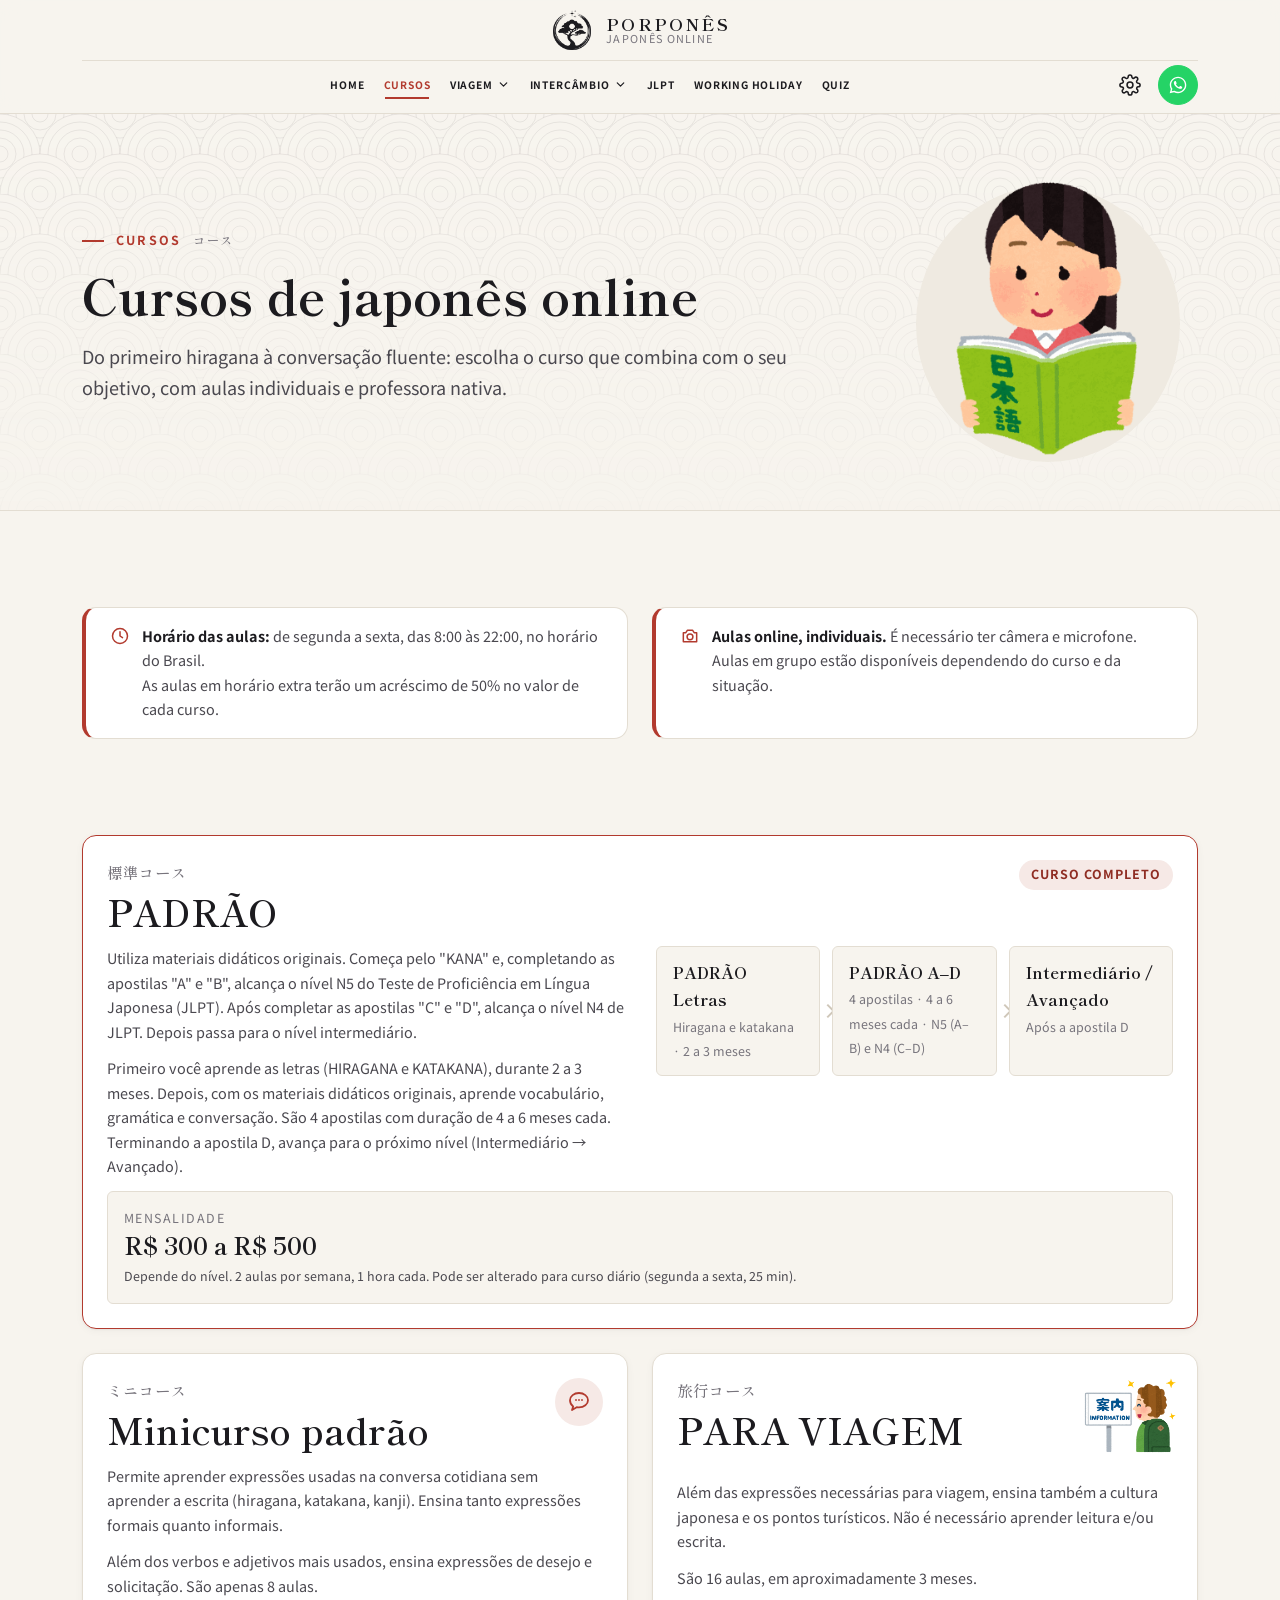
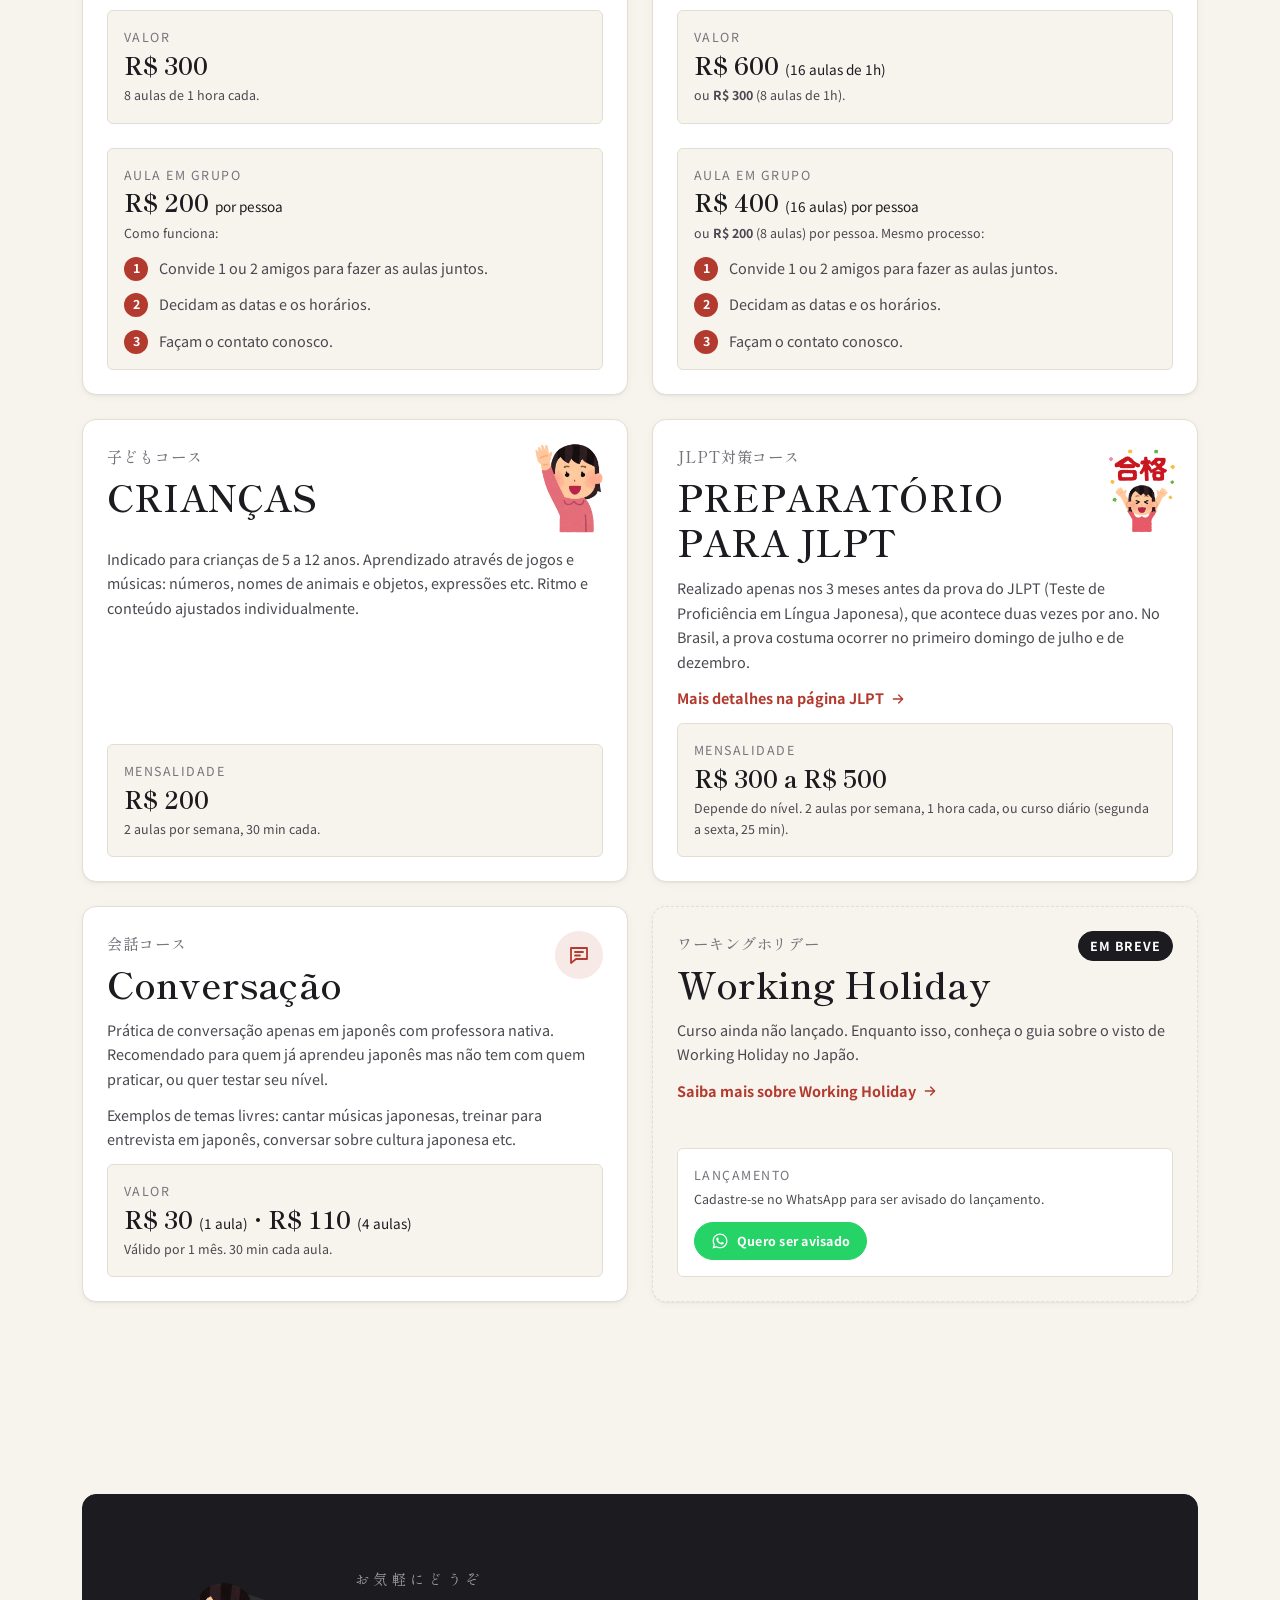
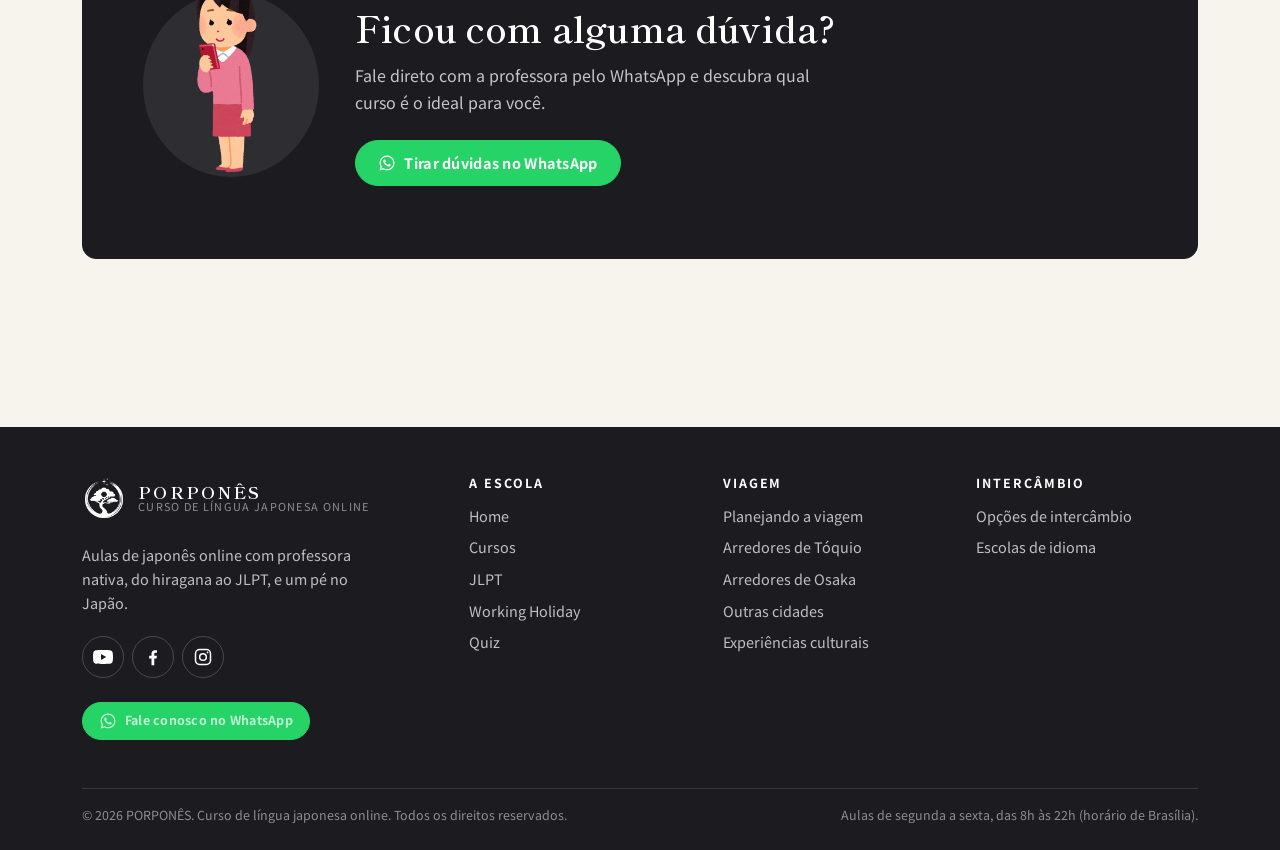
==== commit 45dfb056: "Adiciona o quiz e transforma os depoimentos em carrossel na home Quiz (nova página): - quiz.html, as" ====
--- a/cursos.html
+++ b/cursos.html
@@ -88,7 +88,7 @@
         </li>
         <li class="nav__item"><a class="nav__link" href="jlpt.html" data-i18n>JLPT</a></li>
         <li class="nav__item"><a class="nav__link" href="working-holiday.html" data-i18n>Working Holiday</a></li>
-        <li class="nav__item"><a class="nav__link" href="depoimentos.html" data-i18n>Depoimentos</a></li>
+        <li class="nav__item"><a class="nav__link" href="quiz.html" data-i18n>Quiz</a></li>
       </ul>
       <div class="nav__cta">
         <a class="btn btn--whatsapp" href="#" data-whatsapp-link><svg viewBox="0 0 24 24" fill="currentColor" aria-hidden="true" focusable="false"><path d="M12.04 2C6.58 2 2.13 6.45 2.13 11.91c0 1.75.46 3.45 1.32 4.95L2.05 22l5.25-1.38c1.45.79 3.08 1.21 4.74 1.21 5.46 0 9.91-4.45 9.91-9.91S17.5 2 12.04 2zm0 18.15c-1.48 0-2.93-.4-4.2-1.15l-.3-.18-3.12.82.83-3.04-.2-.31a8.2 8.2 0 0 1-1.26-4.38c0-4.54 3.7-8.24 8.24-8.24 4.54 0 8.24 3.7 8.24 8.24s-3.69 8.24-8.23 8.24zm4.52-6.16c-.25-.12-1.47-.72-1.69-.81-.23-.08-.39-.12-.56.12-.17.25-.64.81-.78.97-.14.17-.29.19-.54.06-.25-.12-1.05-.39-1.99-1.23-.74-.66-1.23-1.47-1.38-1.72-.14-.25-.02-.38.11-.51.11-.11.25-.29.37-.43.12-.14.17-.25.25-.41.08-.17.04-.31-.02-.43-.06-.12-.56-1.34-.76-1.84-.2-.48-.41-.42-.56-.43h-.48c-.17 0-.43.06-.66.31-.22.25-.86.85-.86 2.07 0 1.22.89 2.4 1.01 2.56.12.17 1.75 2.67 4.23 3.74.59.26 1.05.41 1.41.52.59.19 1.13.16 1.56.1.48-.07 1.47-.6 1.67-1.18.21-.58.21-1.07.14-1.18-.06-.1-.22-.16-.47-.28z"/></svg><span data-i18n>Fale conosco</span></a>
@@ -377,7 +377,7 @@
           <li><a href="cursos.html" data-i18n>Cursos</a></li>
           <li><a href="jlpt.html" data-i18n>JLPT</a></li>
           <li><a href="working-holiday.html" data-i18n>Working Holiday</a></li>
-          <li><a href="depoimentos.html" data-i18n>Depoimentos</a></li>
+          <li><a href="quiz.html" data-i18n>Quiz</a></li>
         </ul>
       </div>
 
--- a/assets/css/style.css
+++ b/assets/css/style.css
@@ -51,6 +51,14 @@
   --color-dev-text: #7a5a00;
   --color-dev-border: #f0dd9a;
 
+  /* Acerto e erro do quiz */
+  --color-correct: #2e8b57;
+  --color-correct-text: #1f6b40;
+  --color-correct-soft: #e6f4ec;
+  --color-wrong: #c4453a;
+  --color-wrong-text: #9b3128;
+  --color-wrong-soft: #fbeceb;
+
   /* Padrões em SVG (seigaiha e ícone do placeholder de imagem) */
   --pattern-seigaiha: url("data:image/svg+xml,%3Csvg xmlns='http://www.w3.org/2000/svg' width='80' height='80' viewBox='0 0 80 80'%3E%3Cdefs%3E%3Cg id='s'%3E%3Ccircle r='40'/%3E%3Ccircle r='32'/%3E%3Ccircle r='24'/%3E%3Ccircle r='16'/%3E%3Ccircle r='8'/%3E%3C/g%3E%3C/defs%3E%3Cg fill='%23f7f4ee' stroke='%231c1b1f' stroke-opacity='0.09' stroke-width='1'%3E%3Cuse href='%23s' x='0' y='-40'/%3E%3Cuse href='%23s' x='80' y='-40'/%3E%3Cuse href='%23s' x='40' y='0'/%3E%3Cuse href='%23s' x='0' y='40'/%3E%3Cuse href='%23s' x='80' y='40'/%3E%3Cuse href='%23s' x='40' y='80'/%3E%3C/g%3E%3C/svg%3E");
   --placeholder-icon: url("data:image/svg+xml,%3Csvg xmlns='http://www.w3.org/2000/svg' viewBox='0 0 24 24' fill='none' stroke='%231c1b1f' stroke-width='1.5' stroke-linecap='round' stroke-linejoin='round'%3E%3Crect x='3' y='4' width='18' height='16' rx='2'/%3E%3Ccircle cx='9' cy='10' r='2'/%3E%3Cpath d='M21 16l-5-5-8 8'/%3E%3C/svg%3E");
@@ -126,6 +134,13 @@
   --color-dev-bg: #3a3116;
   --color-dev-text: #f0d98a;
   --color-dev-border: #5a4a1c;
+
+  --color-correct: #5fbf8c;
+  --color-correct-text: #8fd9b0;
+  --color-correct-soft: #1e3328;
+  --color-wrong: #e0705f;
+  --color-wrong-text: #f0a196;
+  --color-wrong-soft: #351f1c;
 
   --pattern-seigaiha: url("data:image/svg+xml,%3Csvg xmlns='http://www.w3.org/2000/svg' width='80' height='80' viewBox='0 0 80 80'%3E%3Cdefs%3E%3Cg id='s'%3E%3Ccircle r='40'/%3E%3Ccircle r='32'/%3E%3Ccircle r='24'/%3E%3Ccircle r='16'/%3E%3Ccircle r='8'/%3E%3C/g%3E%3C/defs%3E%3Cg fill='%231a1917' stroke='%23ffffff' stroke-opacity='0.045' stroke-width='1'%3E%3Cuse href='%23s' x='0' y='-40'/%3E%3Cuse href='%23s' x='80' y='-40'/%3E%3Cuse href='%23s' x='40' y='0'/%3E%3Cuse href='%23s' x='0' y='40'/%3E%3Cuse href='%23s' x='80' y='40'/%3E%3Cuse href='%23s' x='40' y='80'/%3E%3C/g%3E%3C/svg%3E");
   --placeholder-icon: url("data:image/svg+xml,%3Csvg xmlns='http://www.w3.org/2000/svg' viewBox='0 0 24 24' fill='none' stroke='%23efe9df' stroke-width='1.5' stroke-linecap='round' stroke-linejoin='round'%3E%3Crect x='3' y='4' width='18' height='16' rx='2'/%3E%3Ccircle cx='9' cy='10' r='2'/%3E%3Cpath d='M21 16l-5-5-8 8'/%3E%3C/svg%3E");
@@ -2598,11 +2613,699 @@
 }
 
 /* --------------------------------------------------------------------------
-   12. Breakpoints: tablet (≥ 768px)
+   12. Carrossel (depoimentos da home)
+   Rolagem horizontal com scroll-snap. Quantos cards aparecem por vez é
+   decidido aqui pela variável --per (1 no celular, 2 no tablet, 3 no
+   desktop); o JavaScript só cuida das setas, dos pontos e do teclado.
+   -------------------------------------------------------------------------- */
+.carousel {
+  --per: 1;
+  --carousel-gap: var(--space-5);
+  position: relative;
+}
+
+.carousel__viewport {
+  /* sem min-width: 0 a largura total da faixa "empurraria" o grid dos
+     controles no celular e criaria rolagem horizontal na página */
+  min-width: 0;
+  overflow-x: auto;
+  overflow-y: hidden;
+  scroll-snap-type: x mandatory;
+  scrollbar-width: none;
+  /* espaço para a sombra dos cards não ser cortada */
+  padding-block: var(--space-2);
+  margin-block: calc(var(--space-2) * -1);
+}
+
+.carousel__viewport::-webkit-scrollbar {
+  display: none;
+}
+
+.carousel__viewport:focus-visible {
+  outline: 2px solid var(--color-accent);
+  outline-offset: 4px;
+  border-radius: var(--radius-lg);
+}
+
+.carousel__track {
+  display: flex;
+  gap: var(--carousel-gap);
+  margin: 0;
+  padding: 0;
+  list-style: none;
+}
+
+.carousel__slide {
+  flex: 0 0 calc((100% - (var(--per) - 1) * var(--carousel-gap)) / var(--per));
+  scroll-snap-align: start;
+  display: flex;
+}
+
+.carousel__slide > * {
+  flex: 1;
+}
+
+/* Setas: ficam sobre as bordas do carrossel no desktop e abaixo dele,
+   ao lado dos pontos, no celular (ver breakpoints). */
+.carousel__arrow {
+  display: inline-flex;
+  align-items: center;
+  justify-content: center;
+  width: 42px;
+  height: 42px;
+  border-radius: 50%;
+  background: var(--color-surface);
+  border: 1px solid var(--color-line);
+  color: var(--color-ink);
+  box-shadow: var(--shadow-sm);
+  transition: background var(--transition), border-color var(--transition), color var(--transition), opacity var(--transition), transform var(--transition);
+}
+
+.carousel__arrow svg {
+  width: 22px;
+  height: 22px;
+}
+
+.carousel__arrow:hover:not(:disabled) {
+  border-color: var(--color-accent);
+  color: var(--color-accent);
+  transform: scale(1.06);
+}
+
+.carousel__arrow:disabled {
+  opacity: 0.35;
+  cursor: default;
+}
+
+/* Um card só (ou todos visíveis): esconde controles */
+.carousel.is-static .carousel__arrow,
+.carousel.is-static .carousel__dots {
+  display: none;
+}
+
+.carousel__dots {
+  display: flex;
+  justify-content: center;
+  gap: var(--space-2);
+  margin-top: var(--space-5);
+}
+
+.carousel__dot {
+  width: 9px;
+  height: 9px;
+  border-radius: 50%;
+  background: var(--color-line-strong);
+  transition: background var(--transition), transform var(--transition);
+}
+
+.carousel__dot:hover {
+  background: var(--color-muted);
+}
+
+.carousel__dot[aria-selected="true"] {
+  background: var(--color-accent);
+  transform: scale(1.35);
+}
+
+/* Controles no celular: as duas setas ao lado dos pontos, abaixo dos cards */
+.carousel__controls-row {
+  display: contents;
+}
+
+@media (max-width: 767.98px) {
+  .carousel {
+    display: grid;
+    grid-template-columns: auto 1fr auto;
+    grid-template-areas:
+      "viewport viewport viewport"
+      "prev dots next";
+    align-items: center;
+  }
+
+  .carousel__viewport {
+    grid-area: viewport;
+  }
+
+  .carousel__arrow--prev {
+    grid-area: prev;
+  }
+
+  .carousel__arrow--next {
+    grid-area: next;
+  }
+
+  .carousel__dots {
+    grid-area: dots;
+  }
+}
+
+/* --------------------------------------------------------------------------
+   13. Quiz (quiz.html)
+   Conteúdo montado por assets/js/quiz.js; aqui ficam a barra de
+   dificuldade, o cartão da pergunta, as animações de acerto/erro e a
+   tela de resultado.
+   -------------------------------------------------------------------------- */
+.quiz {
+  max-width: 720px;
+  margin-inline: auto;
+}
+
+/* Barra de dificuldade (fica sempre visível, no topo do quiz) */
+.quiz__bar {
+  display: flex;
+  flex-wrap: wrap;
+  align-items: center;
+  justify-content: center;
+  gap: var(--space-3);
+  padding: var(--space-3) var(--space-4);
+  margin-bottom: var(--space-5);
+  background: var(--color-surface);
+  border: 1px solid var(--color-line);
+  border-radius: var(--radius-lg);
+  box-shadow: var(--shadow-sm);
+}
+
+.quiz__bar-label {
+  font-size: var(--text-xs);
+  font-weight: 700;
+  letter-spacing: 0.14em;
+  text-transform: uppercase;
+  color: var(--color-muted);
+}
+
+.seg--lg {
+  padding: 4px;
+}
+
+.seg--lg .seg__btn {
+  padding: 0.45rem 1rem;
+  font-size: var(--text-sm);
+  letter-spacing: 0.04em;
+}
+
+/* Painel: cada tela (início, pergunta, resultado) entra com um leve fade */
+.quiz__panel {
+  padding: var(--space-5);
+  background: var(--color-surface);
+  border: 1px solid var(--color-line);
+  border-radius: var(--radius-lg);
+  box-shadow: var(--shadow-sm);
+  animation: quiz-enter 320ms var(--ease) both;
+}
+
+@keyframes quiz-enter {
+  from {
+    opacity: 0;
+    transform: translateY(10px);
+  }
+  to {
+    opacity: 1;
+    transform: none;
+  }
+}
+
+/* Tela inicial */
+.quiz__start {
+  text-align: center;
+}
+
+.quiz__start-jp {
+  display: block;
+  font-family: var(--font-heading);
+  font-size: var(--text-sm);
+  letter-spacing: 0.3em;
+  color: var(--color-accent);
+  margin-bottom: var(--space-2);
+}
+
+.quiz__start h2 {
+  margin-bottom: var(--space-3);
+}
+
+.quiz__start p {
+  color: var(--color-ink-soft);
+  max-width: 44ch;
+  margin-inline: auto;
+}
+
+.quiz__start .btn {
+  margin-top: var(--space-5);
+}
+
+/* Cabeçalho da pergunta: contador e trilha de passos */
+.quiz__head {
+  display: flex;
+  align-items: center;
+  justify-content: space-between;
+  gap: var(--space-3);
+  margin-bottom: var(--space-4);
+}
+
+.quiz__progress {
+  font-size: var(--text-xs);
+  font-weight: 700;
+  letter-spacing: 0.12em;
+  text-transform: uppercase;
+  color: var(--color-muted);
+}
+
+.quiz__steps {
+  display: flex;
+  gap: 6px;
+}
+
+.quiz__step {
+  width: 28px;
+  height: 6px;
+  border-radius: var(--radius-pill);
+  background: var(--color-line);
+  transition: background var(--transition);
+}
+
+.quiz__step.is-current {
+  background: var(--color-accent);
+}
+
+.quiz__step.is-correct {
+  background: var(--color-correct);
+}
+
+.quiz__step.is-wrong {
+  background: var(--color-wrong);
+}
+
+/* Ilustração da pergunta */
+.quiz__figure {
+  position: relative;
+  max-width: 300px;
+  margin: 0 auto var(--space-5);
+}
+
+.quiz__figure::before {
+  content: "";
+  position: absolute;
+  inset: -10px;
+  border-radius: calc(var(--radius-lg) + 10px);
+  background: var(--color-paper-2);
+  z-index: 0;
+}
+
+.quiz__img,
+.quiz__figure .img-placeholder {
+  position: relative;
+  z-index: 1;
+}
+
+/* Retangular, na proporção original do arquivo, só com os cantos
+   levemente arredondados. */
+.quiz__img {
+  display: block;
+  width: 100%;
+  height: auto;
+  border-radius: var(--radius-lg);
+}
+
+/* Carimbo ○ / ✕ que aparece sobre a ilustração ao responder */
+.quiz__stamp {
+  position: absolute;
+  inset: 0;
+  z-index: 2;
+  display: grid;
+  place-items: center;
+  font-family: var(--font-heading);
+  font-size: clamp(5.5rem, 26vw, 9rem);
+  font-weight: 700;
+  line-height: 1;
+  opacity: 0;
+  pointer-events: none;
+}
+
+.quiz__stamp--correct {
+  color: var(--color-correct);
+}
+
+.quiz__stamp--wrong {
+  color: var(--color-wrong);
+}
+
+.quiz__stamp.is-on {
+  opacity: 0.92;
+  animation: quiz-stamp 520ms var(--ease-spring) both;
+}
+
+@keyframes quiz-stamp {
+  0% {
+    opacity: 0;
+    transform: scale(2.4) rotate(-22deg);
+  }
+  55% {
+    opacity: 1;
+    transform: scale(0.9) rotate(-8deg);
+  }
+  100% {
+    opacity: 0.92;
+    transform: scale(1) rotate(-8deg);
+  }
+}
+
+.quiz__question {
+  font-size: clamp(1.15rem, 2.6vw, 1.5rem);
+  text-align: center;
+  margin-bottom: var(--space-5);
+}
+
+.quiz__question [lang="ja"] {
+  font-size: 1.15em;
+}
+
+/* Alternativas */
+.quiz__options {
+  display: grid;
+  gap: var(--space-3);
+  margin: 0;
+  padding: 0;
+  list-style: none;
+}
+
+.quiz-option {
+  display: flex;
+  align-items: center;
+  gap: var(--space-3);
+  width: 100%;
+  padding: 0.75rem 1rem;
+  text-align: left;
+  background: var(--color-paper);
+  border: 1.5px solid var(--color-line);
+  border-radius: var(--radius-lg);
+  font-size: var(--text-sm);
+  line-height: 1.45;
+  transition: background var(--transition), border-color var(--transition), color var(--transition), transform var(--transition), box-shadow var(--transition);
+}
+
+.quiz-option:hover:not(:disabled) {
+  border-color: var(--color-accent);
+  transform: translateY(-2px);
+  box-shadow: var(--shadow-sm);
+}
+
+.quiz-option:disabled {
+  cursor: default;
+}
+
+.quiz-option__key {
+  display: grid;
+  place-items: center;
+  flex: none;
+  width: 28px;
+  height: 28px;
+  border-radius: 50%;
+  background: var(--color-paper-2);
+  border: 1px solid var(--color-line);
+  font-size: var(--text-xs);
+  font-weight: 700;
+  color: var(--color-ink-soft);
+  transition: background var(--transition), color var(--transition), border-color var(--transition);
+}
+
+.quiz-option.is-correct {
+  background: var(--color-correct-soft);
+  border-color: var(--color-correct);
+  color: var(--color-correct-text);
+  animation: quiz-pop 420ms var(--ease-spring) both;
+}
+
+.quiz-option.is-correct .quiz-option__key {
+  background: var(--color-correct);
+  border-color: var(--color-correct);
+  color: var(--color-white);
+}
+
+.quiz-option.is-wrong {
+  background: var(--color-wrong-soft);
+  border-color: var(--color-wrong);
+  color: var(--color-wrong-text);
+  animation: quiz-shake 420ms var(--ease) both;
+}
+
+.quiz-option.is-wrong .quiz-option__key {
+  background: var(--color-wrong);
+  border-color: var(--color-wrong);
+  color: var(--color-white);
+}
+
+/* A alternativa certa, destacada quando o visitante erra */
+.quiz-option.is-answer {
+  background: var(--color-correct-soft);
+  border-color: var(--color-correct);
+  border-style: dashed;
+  color: var(--color-correct-text);
+}
+
+.quiz-option.is-dim {
+  opacity: 0.5;
+}
+
+@keyframes quiz-pop {
+  0% {
+    transform: scale(1);
+  }
+  45% {
+    transform: scale(1.04);
+  }
+  100% {
+    transform: scale(1);
+  }
+}
+
+@keyframes quiz-shake {
+  0%,
+  100% {
+    transform: translateX(0);
+  }
+  20% {
+    transform: translateX(-7px);
+  }
+  40% {
+    transform: translateX(6px);
+  }
+  60% {
+    transform: translateX(-4px);
+  }
+  80% {
+    transform: translateX(2px);
+  }
+}
+
+/* Aviso de acerto/erro + botão de avançar */
+.quiz__feedback {
+  display: flex;
+  align-items: center;
+  gap: var(--space-3);
+  margin-top: var(--space-5);
+  padding: var(--space-4);
+  border-radius: var(--radius-lg);
+  font-size: var(--text-sm);
+  animation: quiz-enter 260ms var(--ease) both;
+}
+
+.quiz__feedback--correct {
+  background: var(--color-correct-soft);
+  color: var(--color-correct-text);
+}
+
+.quiz__feedback--wrong {
+  background: var(--color-wrong-soft);
+  color: var(--color-wrong-text);
+}
+
+.quiz__feedback-mark {
+  flex: none;
+  font-family: var(--font-heading);
+  font-size: 1.6rem;
+  line-height: 1;
+}
+
+.quiz__feedback strong {
+  display: block;
+}
+
+.quiz__actions {
+  display: flex;
+  flex-wrap: wrap;
+  justify-content: center;
+  gap: var(--space-3);
+  margin-top: var(--space-5);
+}
+
+/* Tela de resultado */
+.quiz__result {
+  text-align: center;
+}
+
+.quiz__score {
+  display: grid;
+  place-items: center;
+  width: 108px;
+  height: 108px;
+  margin: 0 auto var(--space-4);
+  border-radius: 50%;
+  border: 3px solid var(--color-accent);
+  background: var(--color-accent-soft);
+  color: var(--color-accent-dark);
+  font-family: var(--font-heading);
+  font-weight: 700;
+  animation: quiz-score 600ms var(--ease-spring) both;
+}
+
+.quiz__score b {
+  font-size: 2rem;
+  line-height: 1;
+}
+
+.quiz__score span {
+  font-size: 0.68rem;
+  letter-spacing: 0.1em;
+  text-transform: uppercase;
+  color: var(--color-ink-soft);
+}
+
+@keyframes quiz-score {
+  0% {
+    opacity: 0;
+    transform: scale(0.4);
+  }
+  70% {
+    opacity: 1;
+    transform: scale(1.08);
+  }
+  100% {
+    opacity: 1;
+    transform: scale(1);
+  }
+}
+
+.quiz__result p {
+  color: var(--color-ink-soft);
+}
+
+/* Revisão das 3 perguntas da rodada */
+.quiz__result h3 {
+  margin-top: var(--space-6);
+  font-size: var(--text-xl);
+}
+
+.quiz__review {
+  display: grid;
+  gap: var(--space-4);
+  margin: var(--space-4) 0 0;
+  padding: 0;
+  list-style: none;
+  text-align: left;
+}
+
+.quiz-review {
+  display: flex;
+  gap: var(--space-3);
+  padding: var(--space-4);
+  background: var(--color-paper);
+  border: 1px solid var(--color-line);
+  border-left: 4px solid var(--color-line-strong);
+  border-radius: var(--radius-lg);
+}
+
+.quiz-review.is-correct {
+  border-left-color: var(--color-correct);
+}
+
+.quiz-review.is-wrong {
+  border-left-color: var(--color-wrong);
+}
+
+.quiz-review__mark {
+  flex: none;
+  font-family: var(--font-heading);
+  font-size: 1.4rem;
+  line-height: 1.2;
+}
+
+.quiz-review.is-correct .quiz-review__mark {
+  color: var(--color-correct);
+}
+
+.quiz-review.is-wrong .quiz-review__mark {
+  color: var(--color-wrong);
+}
+
+.quiz-review__q {
+  font-weight: 700;
+  margin-bottom: var(--space-2);
+}
+
+.quiz-review__line {
+  margin: 0 0 var(--space-1);
+  font-size: var(--text-sm);
+  color: var(--color-ink-soft);
+}
+
+.quiz-review__line b {
+  color: var(--color-correct-text);
+}
+
+.quiz-review__line--yours b {
+  color: var(--color-wrong-text);
+}
+
+.quiz-review__why {
+  margin: var(--space-2) 0 0;
+  font-size: var(--text-sm);
+  color: var(--color-muted);
+}
+
+/* Sem JavaScript o quiz não funciona: explica em vez de deixar vazio */
+.quiz__noscript {
+  padding: var(--space-5);
+  text-align: center;
+  color: var(--color-ink-soft);
+  background: var(--color-paper-2);
+  border: 1px dashed var(--color-line-strong);
+  border-radius: var(--radius-lg);
+}
+
+/* --------------------------------------------------------------------------
+   14. Breakpoints: tablet (≥ 768px)
    -------------------------------------------------------------------------- */
 @media (min-width: 768px) {
   .container {
     padding-inline: var(--space-6);
+  }
+
+  /* Dois cards por vez no carrossel e alternativas do quiz em duas colunas */
+  .carousel {
+    --per: 2;
+  }
+
+  /* Setas sobre as bordas do carrossel, metade para fora */
+  .carousel__arrow {
+    position: absolute;
+    /* centro da área dos cards: o bloco de pontos fica abaixo dela */
+    top: calc((100% - var(--space-5) - 9px) / 2 - 21px);
+    z-index: 2;
+  }
+
+  .carousel__arrow--prev {
+    left: -21px;
+  }
+
+  .carousel__arrow--next {
+    right: -21px;
+  }
+
+  .quiz__options {
+    grid-template-columns: 1fr 1fr;
+  }
+
+  .quiz__panel {
+    padding: var(--space-6);
   }
 
   .section {
@@ -2711,20 +3414,45 @@
 }
 
 /* --------------------------------------------------------------------------
-   13. Breakpoints: desktop (≥ 1100px), navegação horizontal com dropdown
+   15. Breakpoints: desktop (≥ 1100px), navegação horizontal com dropdown
    -------------------------------------------------------------------------- */
 @media (min-width: 1100px) {
   .nav-toggle {
     display: none;
   }
 
+  /* Três cards por vez no carrossel */
+  .carousel {
+    --per: 3;
+  }
+
   .hero__inner {
     grid-template-columns: 1.1fr 1fr;
     gap: var(--space-8);
   }
 
+  /* Cabeçalho em duas linhas: marca (logo + nome) centralizada em cima,
+     navegação e ferramentas na linha de baixo */
   .site-header__inner {
-    gap: var(--space-3);
+    flex-wrap: wrap;
+    align-items: center;
+    gap: 0 var(--space-3);
+    min-height: 0;
+    padding-top: var(--space-2);
+    padding-bottom: var(--space-2);
+  }
+
+  .site-header__inner .brand {
+    flex: 1 0 100%;
+    justify-content: center;
+    padding-bottom: var(--space-2);
+    margin-bottom: var(--space-1);
+    border-bottom: 1px solid var(--color-line);
+  }
+
+  .site-header__inner .nav {
+    flex: 1 1 auto;
+    min-width: 0;
   }
 
   .brand__name {
@@ -2777,6 +3505,7 @@
   .nav__list {
     display: flex;
     align-items: center;
+    justify-content: center;
     gap: 0;
   }
 
@@ -2913,7 +3642,7 @@
   }
 
   .site-header__inner {
-    gap: var(--space-4);
+    gap: 0 var(--space-4);
   }
 
   .nav__link,
@@ -2951,7 +3680,7 @@
 }
 
 /* --------------------------------------------------------------------------
-   14. Preferências do usuário e impressão
+   16. Preferências do usuário e impressão
    -------------------------------------------------------------------------- */
 @media (prefers-reduced-motion: reduce) {
   *,
@@ -2984,7 +3713,7 @@
 }
 
 /* --------------------------------------------------------------------------
-   15. Animações: entrada de página, revelação ao rolar, troca de tema
+   17. Animações: entrada de página, revelação ao rolar, troca de tema
    Só propriedades baratas para o navegador (opacity e transform).
    -------------------------------------------------------------------------- */
 @keyframes page-in {
@@ -3047,7 +3776,7 @@
 }
 
 /* --------------------------------------------------------------------------
-   16. Ajustes por idioma (definido em <html lang>)
+   18. Ajustes por idioma (definido em <html lang>)
    -------------------------------------------------------------------------- */
 html[lang="ja"] h1,
 html[lang="ja"] h2,
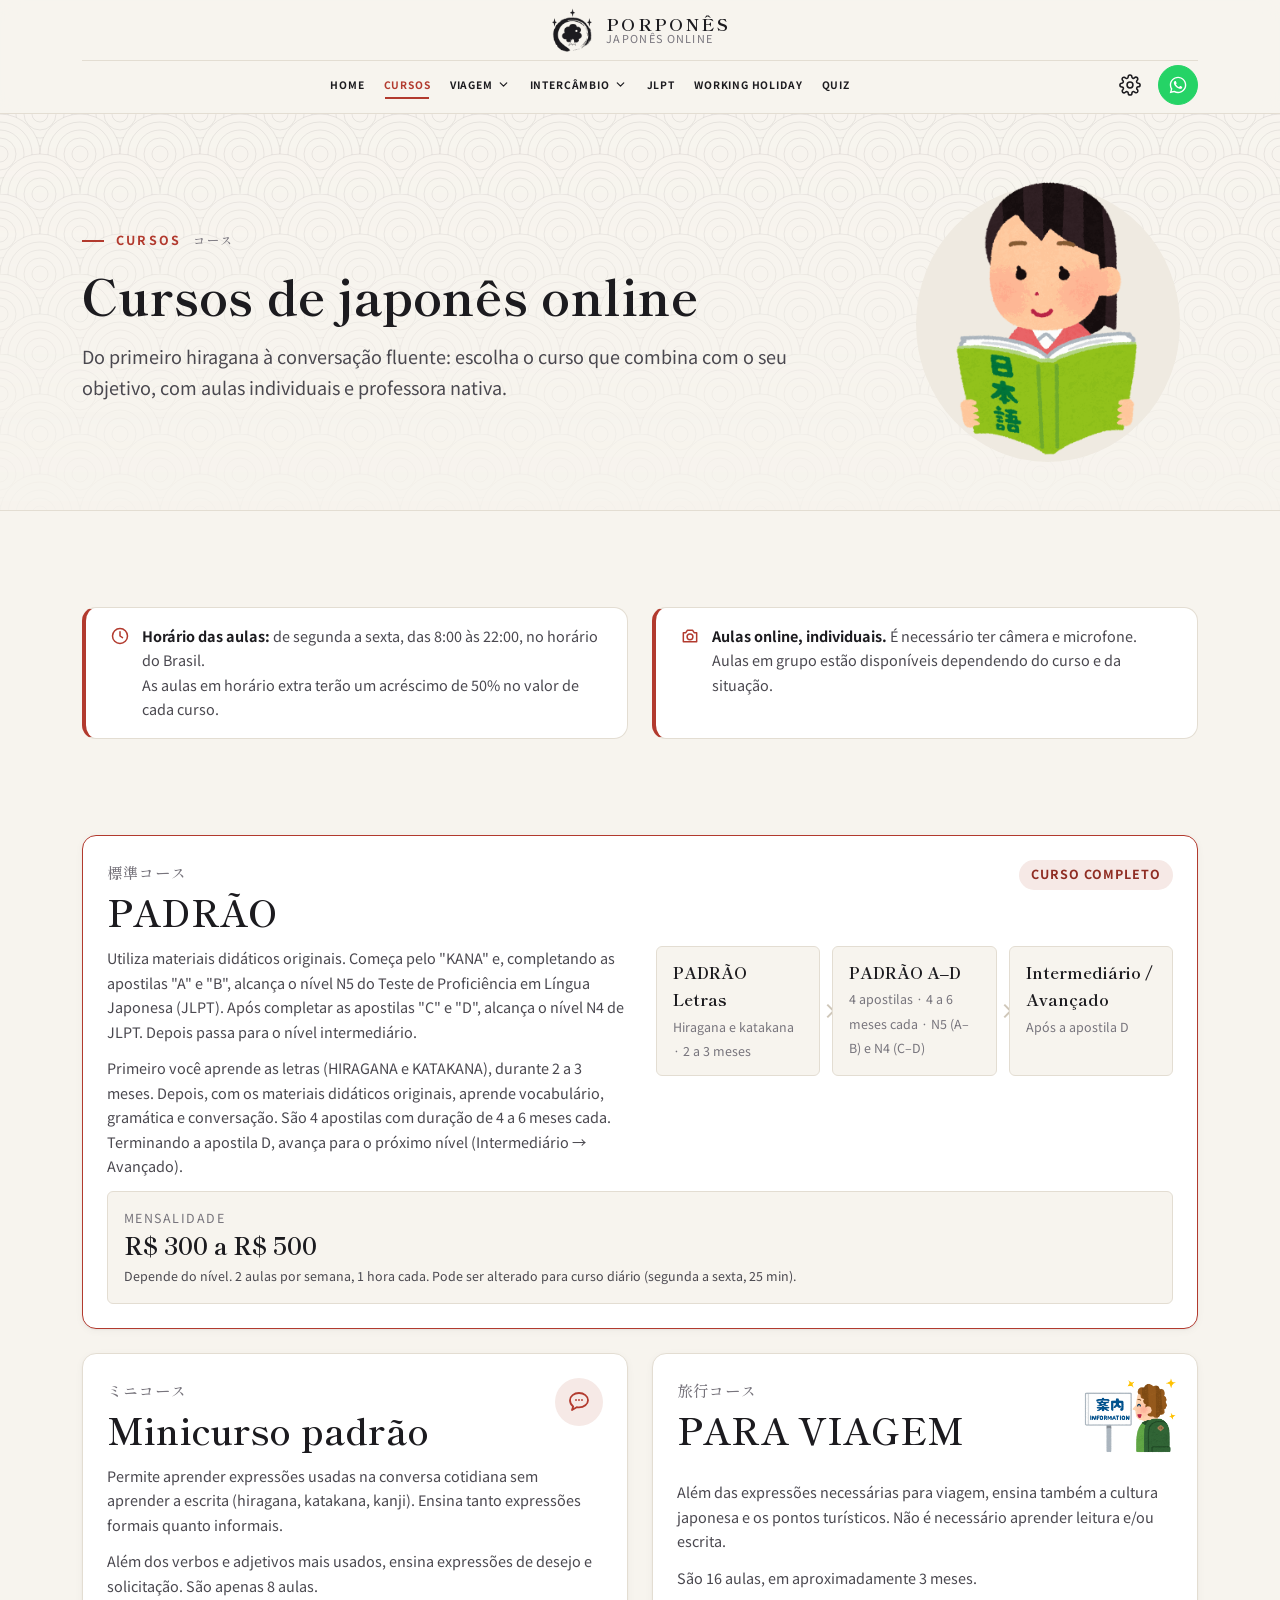
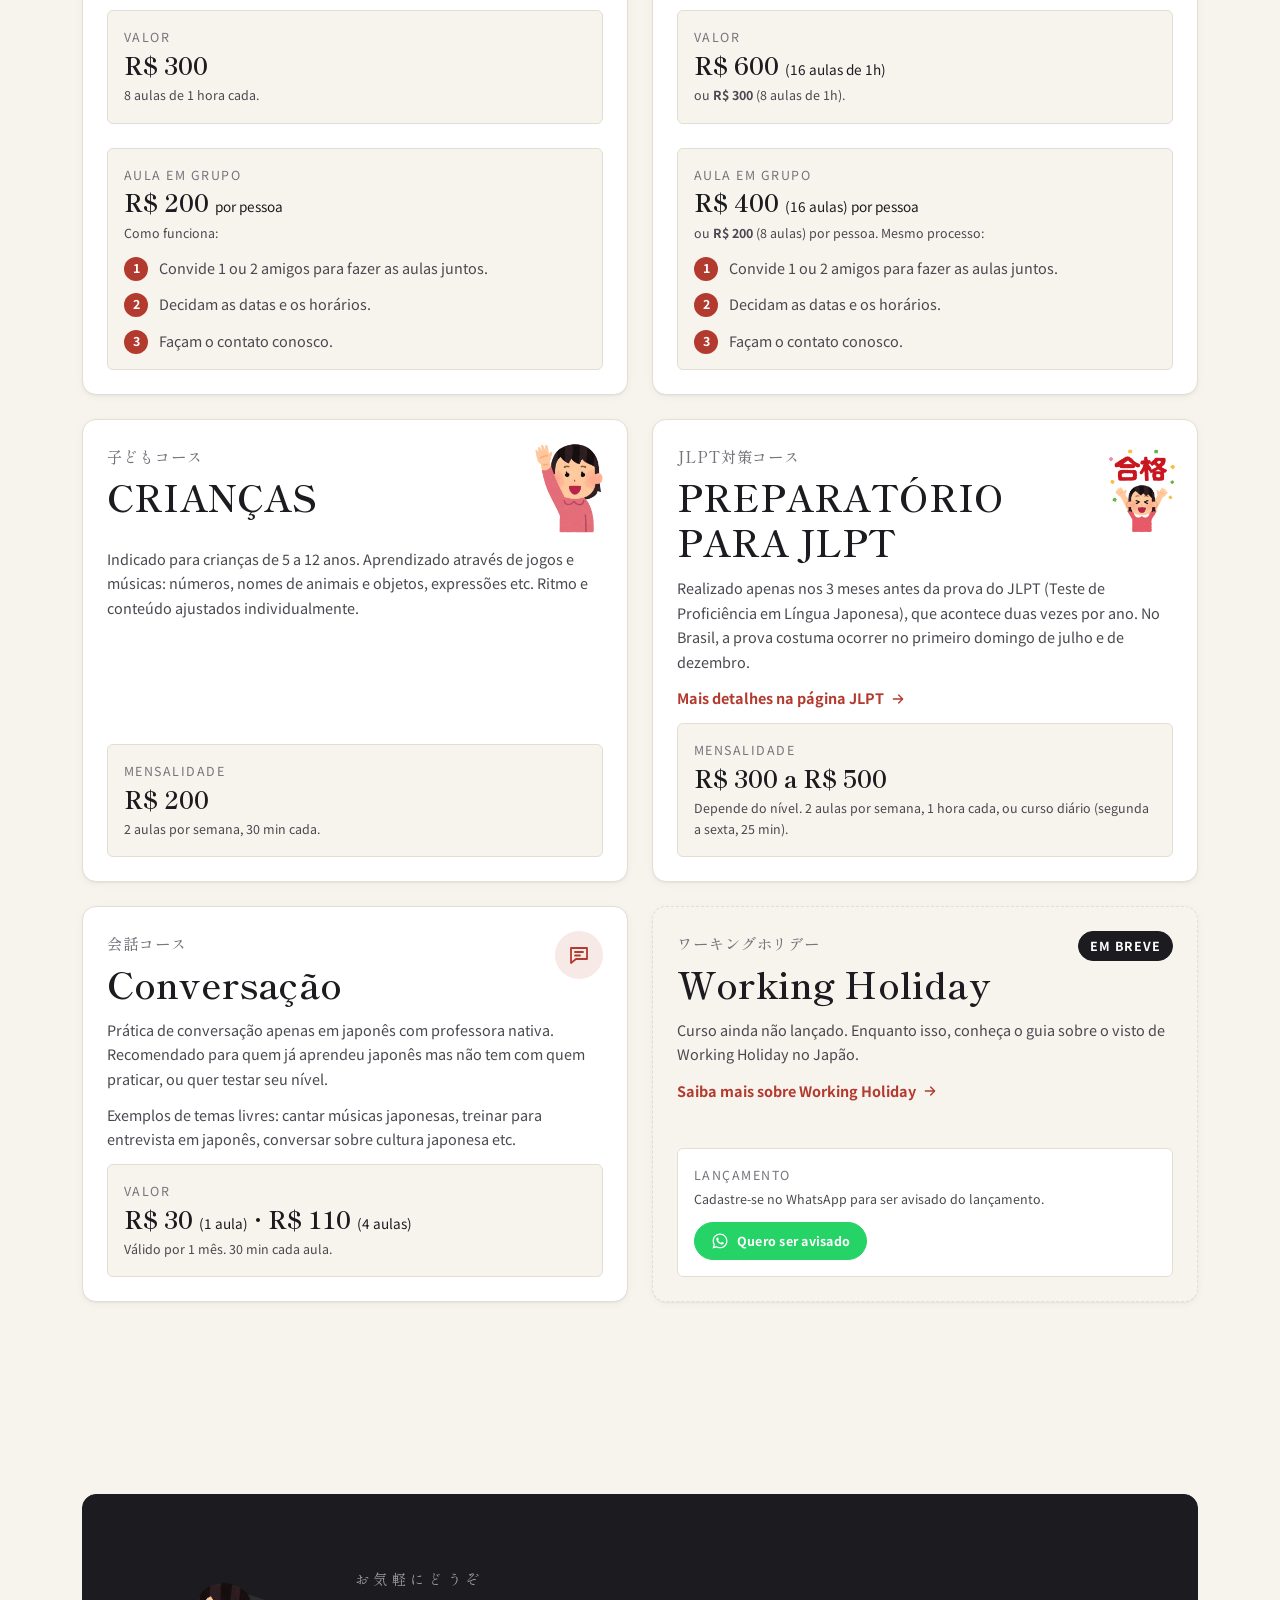
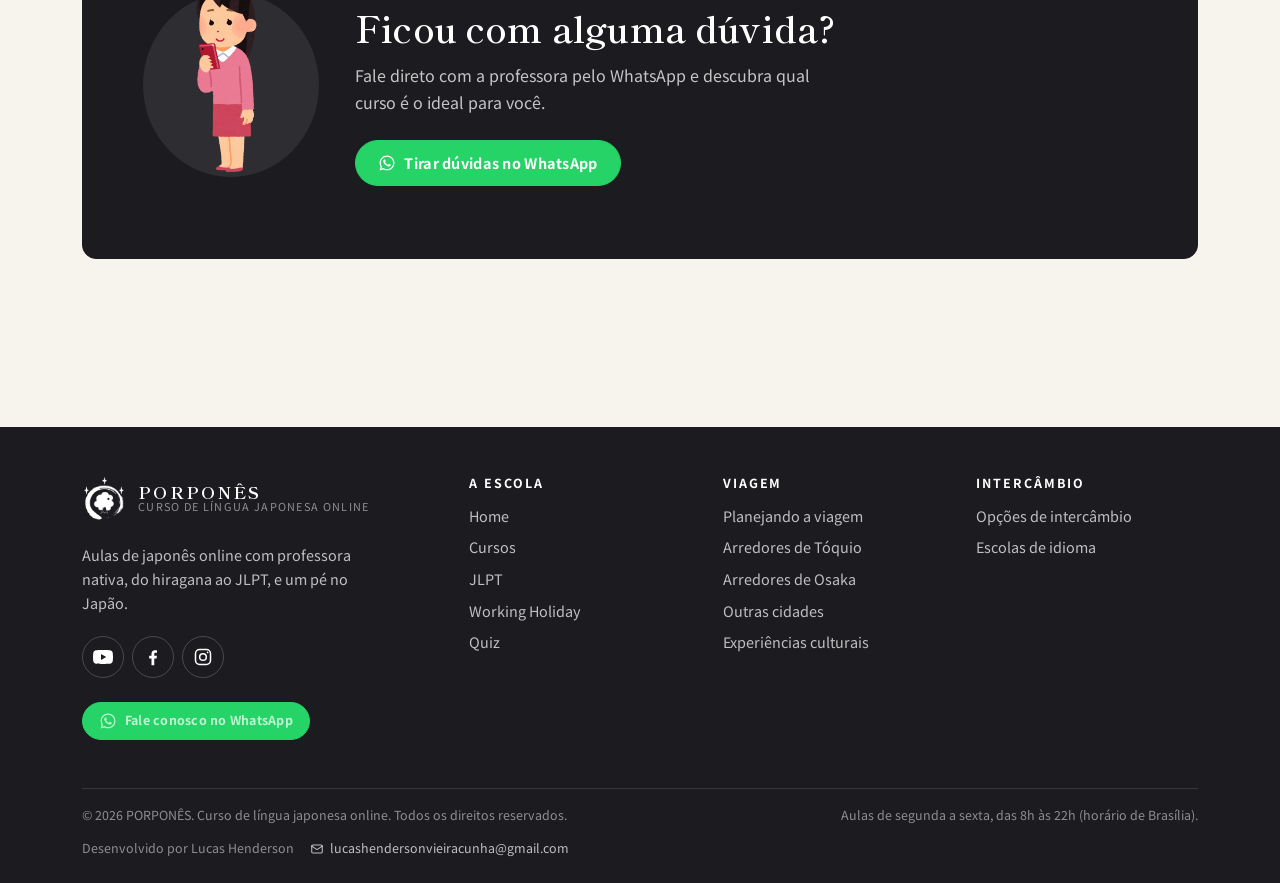
==== commit 0dca066d: "Troca a logo pela da plataforma de estudo e adiciona o crédito no rodapé Logo: - logo.png e logo-whi" ====
--- a/cursos.html
+++ b/cursos.html
@@ -405,6 +405,10 @@
       <span>&copy; <span data-year>2026</span> PORPONÊS. <span data-i18n>Curso de língua japonesa online. Todos os direitos reservados.</span></span>
       <span data-i18n>Aulas de segunda a sexta, das 8h às 22h (horário de Brasília).</span>
     </div>
+    <div class="site-footer__credit">
+      <span data-i18n>Desenvolvido por Lucas Henderson</span>
+      <a href="mailto:lucashendersonvieiracunha@gmail.com"><svg viewBox="0 0 24 24" fill="none" stroke="currentColor" stroke-width="1.8" stroke-linecap="round" stroke-linejoin="round" aria-hidden="true" focusable="false"><rect x="3" y="5" width="18" height="14" rx="2"/><path d="M3 7l9 6 9-6"/></svg>lucashendersonvieiracunha@gmail.com</a>
+    </div>
   </div>
 </footer>
 
--- a/assets/css/style.css
+++ b/assets/css/style.css
@@ -205,6 +205,28 @@
   margin: 0 0 var(--space-4);
   color: var(--color-ink);
   letter-spacing: 0.005em;
+  /* Linhas de tamanho parecido: evita uma palavra sozinha no fim */
+  text-wrap: balance;
+}
+
+/* Japonês não tem espaços: sem quebra por frase, o "balance" cortaria
+   palavras ao meio (日／本語). Só equilibra onde o navegador sabe quebrar
+   por frase (word-break: auto-phrase; Chrome e Edge). */
+h1:lang(ja),
+h2:lang(ja),
+h3:lang(ja),
+h4:lang(ja) {
+  text-wrap: wrap;
+}
+
+@supports (word-break: auto-phrase) {
+  h1:lang(ja),
+  h2:lang(ja),
+  h3:lang(ja),
+  h4:lang(ja) {
+    word-break: auto-phrase;
+    text-wrap: balance;
+  }
 }
 
 h1 {
@@ -1467,7 +1489,9 @@
 
 /* Imagem real no lugar do placeholder de um card de destino/experiência */
 .card--place .card__img {
-  width: auto;
+  width: calc(100% + var(--space-5) * 2);
+  max-width: none;
+  height: auto;
   aspect-ratio: 4 / 3;
   object-fit: cover;
   margin: calc(var(--space-5) * -1) calc(var(--space-5) * -1) var(--space-2);
@@ -1478,6 +1502,7 @@
 /* Imagem real genérica (hero, destinos, escolas): mesma moldura do placeholder */
 .img-real {
   width: 100%;
+  height: auto;
   object-fit: cover;
   border-radius: var(--radius-lg);
 }
@@ -2235,6 +2260,10 @@
   gap: var(--space-5);
 }
 
+.school__img {
+  aspect-ratio: 3 / 4;
+}
+
 .school__body h3 {
   margin-bottom: var(--space-1);
 }
@@ -2456,6 +2485,31 @@
   border-top: 1px solid rgba(255, 255, 255, 0.12);
   font-size: var(--text-xs);
   color: rgba(255, 255, 255, 0.5);
+}
+
+/* Crédito do desenvolvedor, abaixo do copyright */
+.site-footer__credit {
+  display: flex;
+  flex-wrap: wrap;
+  align-items: center;
+  gap: var(--space-1) var(--space-4);
+  margin-top: var(--space-3);
+  font-size: var(--text-xs);
+  color: rgba(255, 255, 255, 0.5);
+}
+
+.site-footer__credit a {
+  display: inline-flex;
+  align-items: center;
+  gap: 0.4rem;
+  min-width: 0;
+  overflow-wrap: anywhere;
+}
+
+.site-footer__credit svg {
+  width: 14px;
+  height: 14px;
+  flex: none;
 }
 
 /* --------------------------------------------------------------------------
